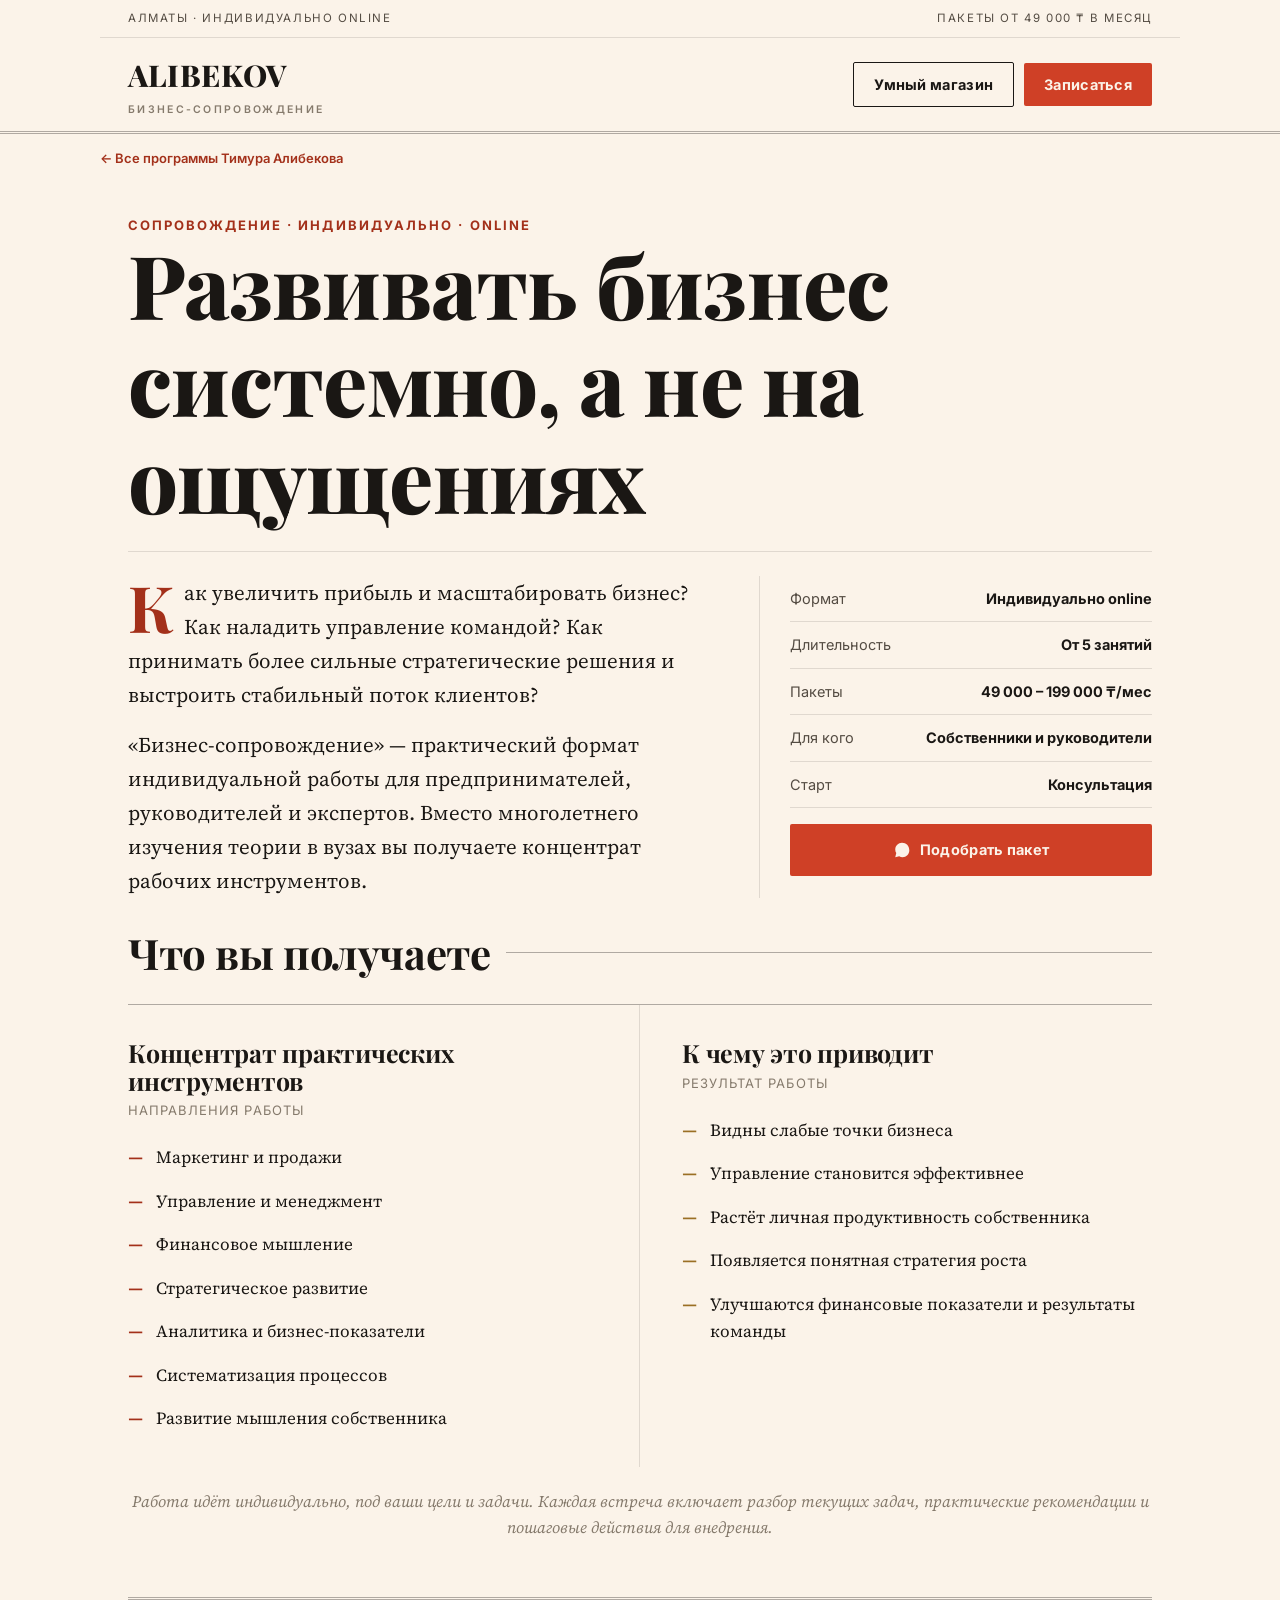
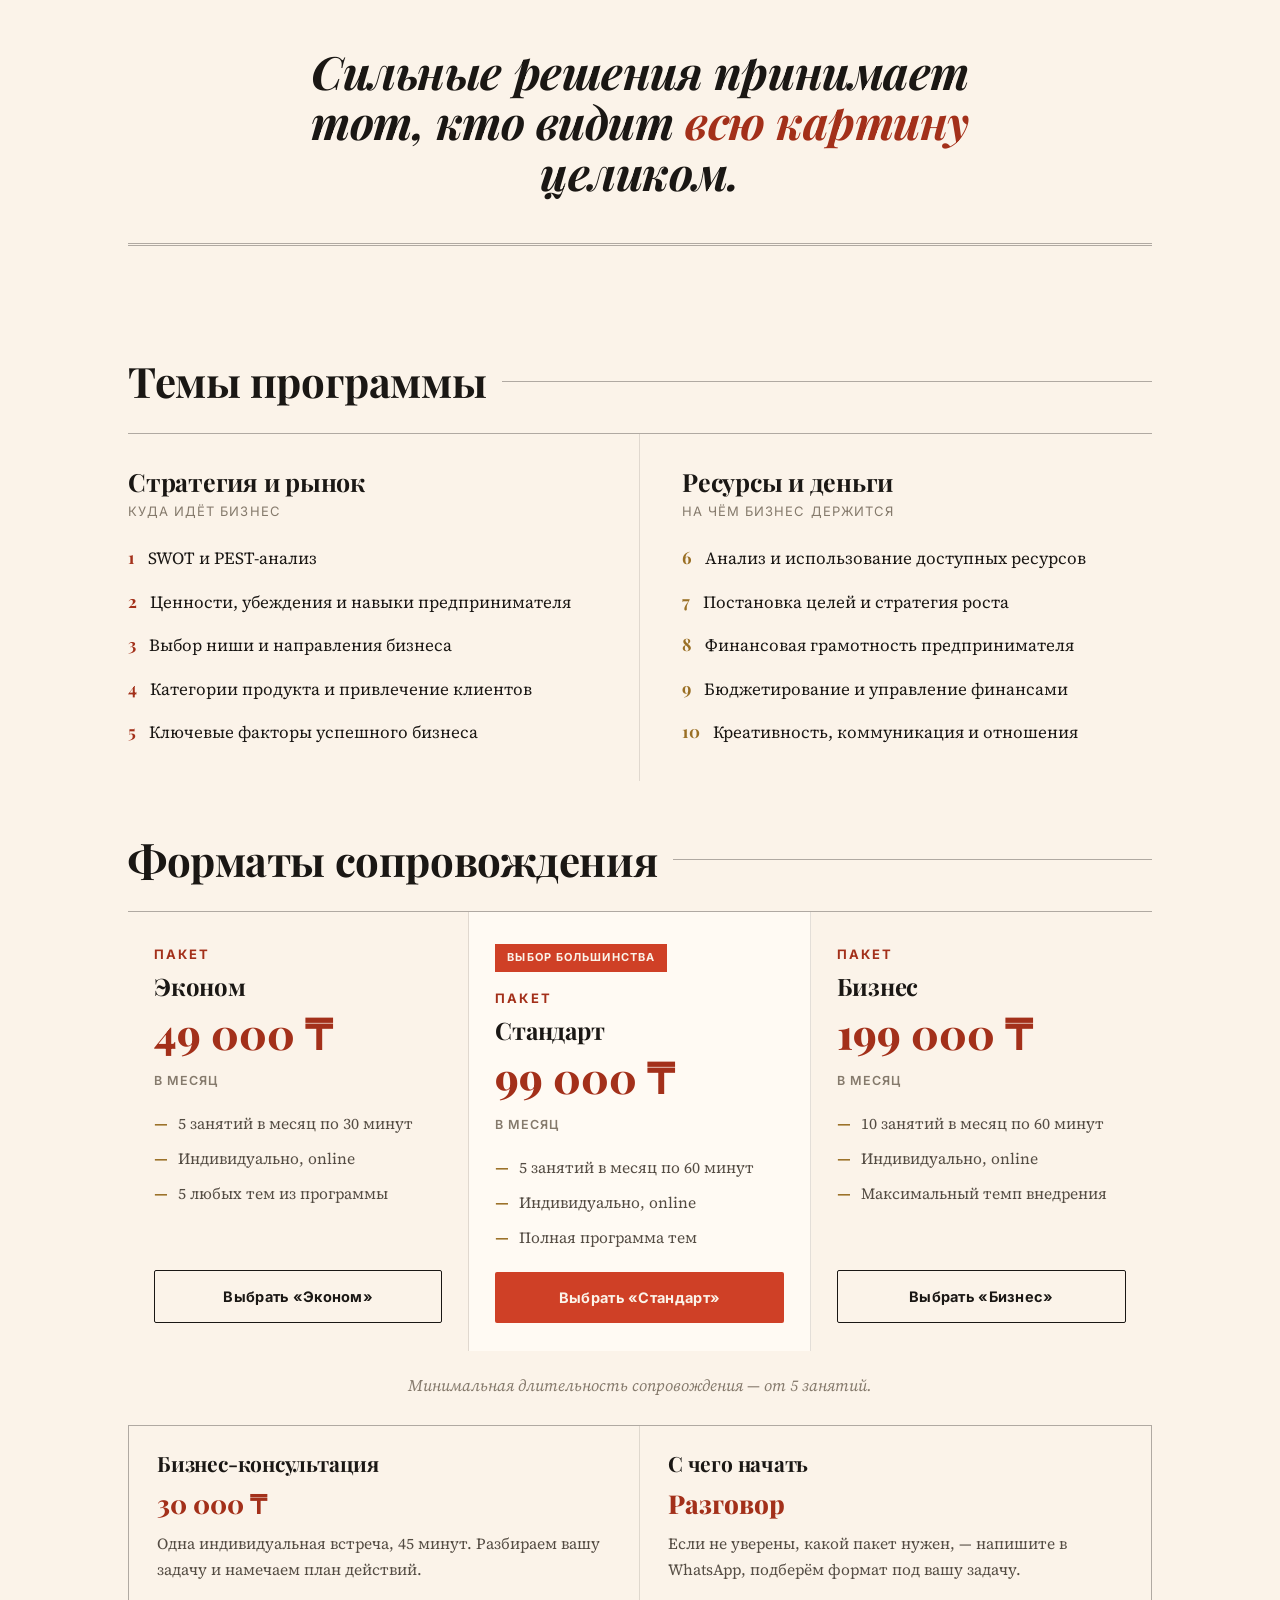
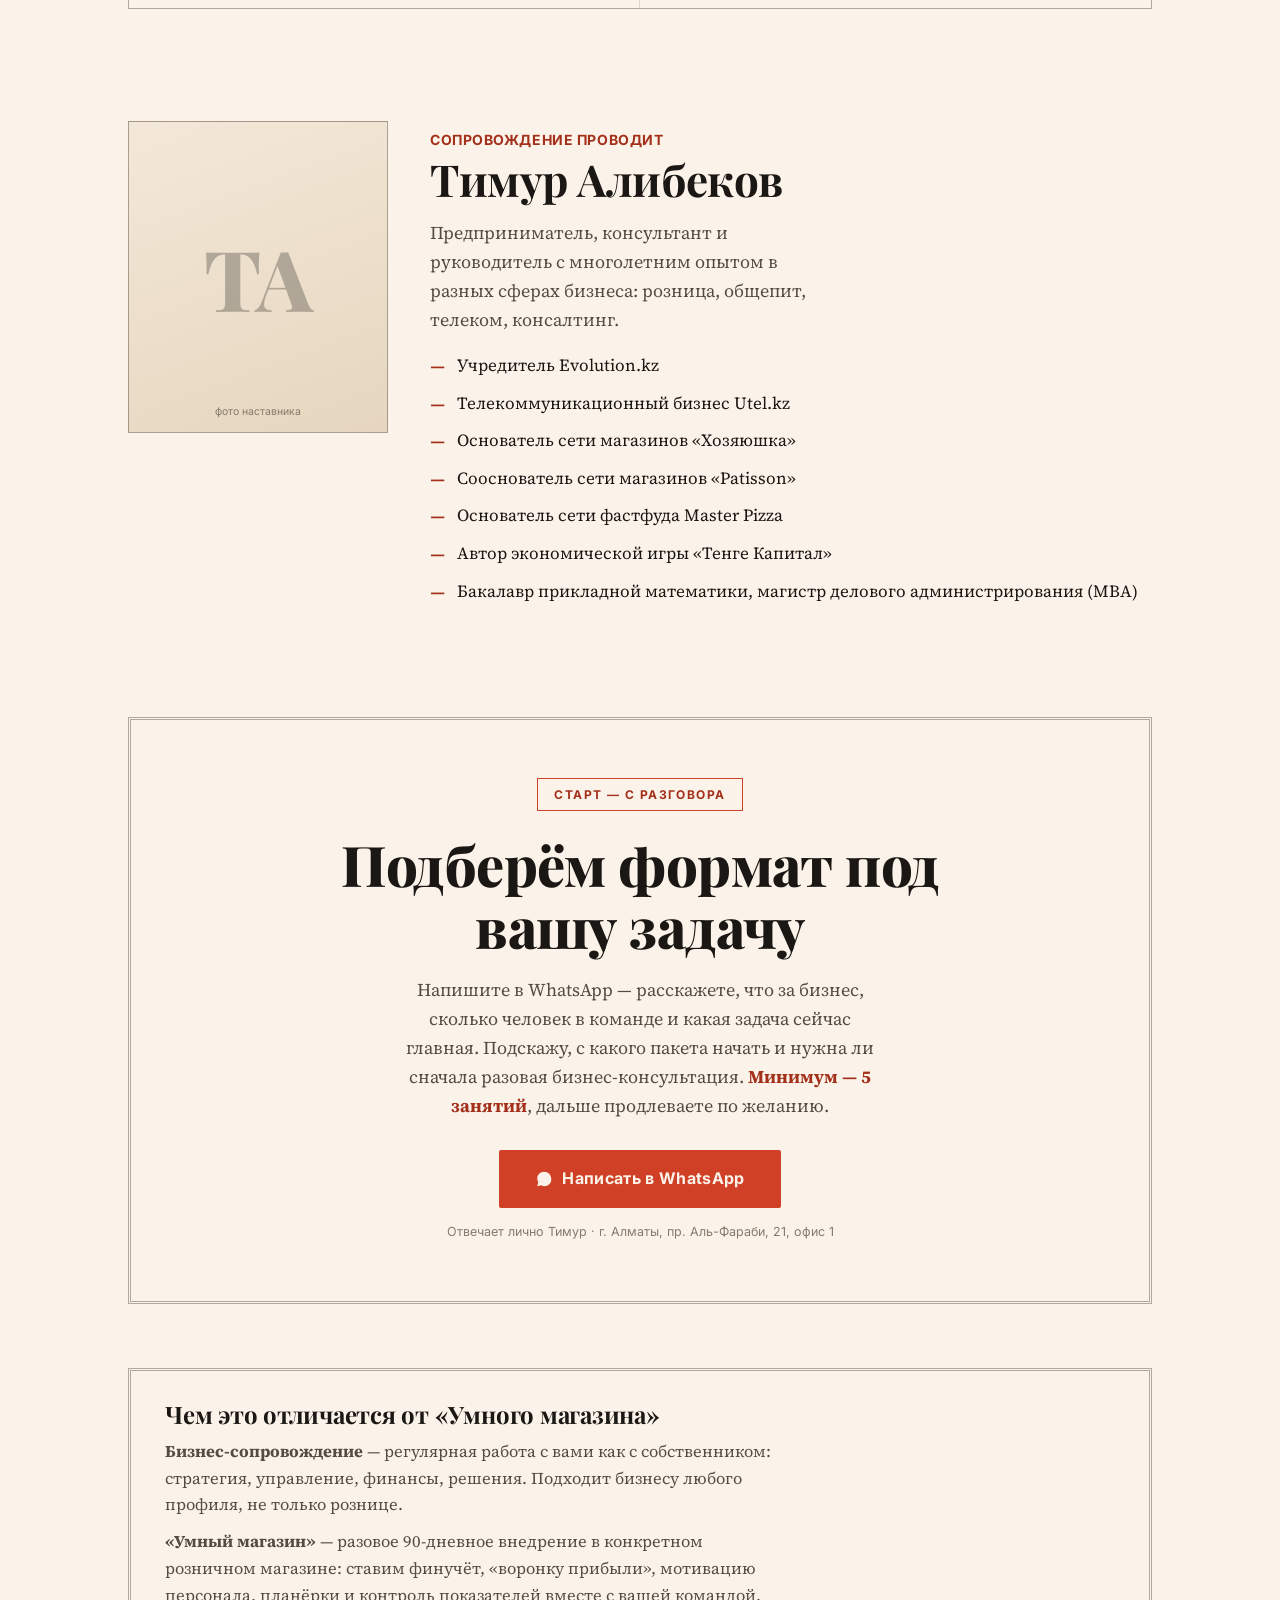
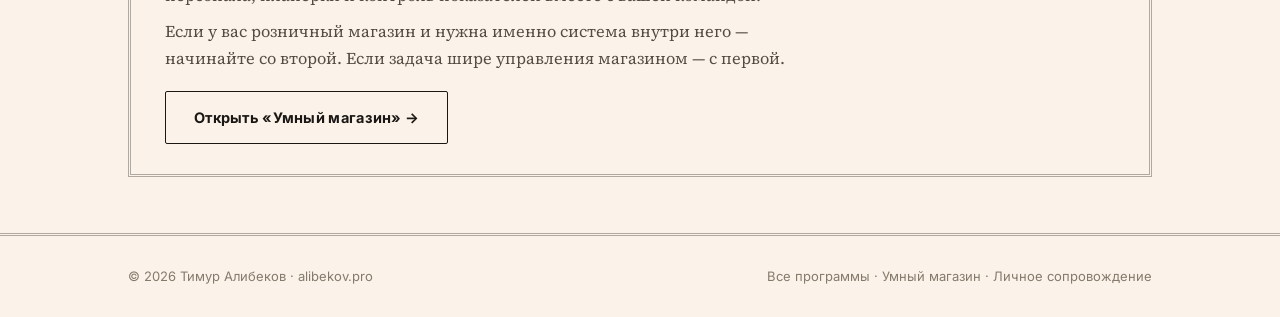
==== biznes-soprovozhdenie/index.html @ 96016948 "feat(hub): два раздела «Для себя» и «Для бизнеса», добавлены программы сопровождения Офферы «Личное " ====
<!DOCTYPE html>
<html lang="ru">
<head>
<meta charset="UTF-8" />
<meta name="viewport" content="width=device-width, initial-scale=1.0" />
<title>Бизнес-сопровождение — индивидуальная работа с собственником | Тимур Алибеков</title>
<meta name="description" content="Программа «Бизнес-сопровождение» — индивидуальная работа с предпринимателем: маркетинг и продажи, управление командой, финансы, стратегия и систематизация процессов. Пакеты от 49 000 ₸/мес, занятия online." />
<meta name="theme-color" content="#fbf3e9" />

<!-- Google tag (gtag.js) -->
<script async src="https://www.googletagmanager.com/gtag/js?id=AW-18318471443"></script>
<script>
  window.dataLayer = window.dataLayer || [];
  function gtag(){dataLayer.push(arguments);}
  gtag('js', new Date());
  gtag('config', 'AW-18318471443');
</script>

<meta property="og:type" content="website" />
<meta property="og:title" content="Бизнес-сопровождение — индивидуальная работа с собственником" />
<meta property="og:description" content="Маркетинг и продажи, управление, финансы и стратегия. Разбор ваших задач и пошаговое внедрение. Пакеты от 49 000 ₸/мес." />
<meta property="og:locale" content="ru_RU" />
<meta property="og:url" content="https://alibekov.pro/biznes-soprovozhdenie/" />
<meta property="og:image" content="https://alibekov.pro/og.png" />
<meta name="twitter:card" content="summary_large_image" />
<link rel="canonical" href="https://alibekov.pro/biznes-soprovozhdenie/" />

<link rel="icon" type="image/svg+xml" href="/favicon.svg" />
<link rel="apple-touch-icon" href="/favicon.svg" />

<link rel="preconnect" href="https://fonts.googleapis.com" />
<link rel="preconnect" href="https://fonts.gstatic.com" crossorigin />
<link href="https://fonts.googleapis.com/css2?family=Playfair+Display:ital,wght@0,600;0,700;0,800;1,600;1,700&family=Source+Serif+4:ital,opsz,wght@0,8..60,400;0,8..60,600;1,8..60,400&family=Inter:wght@500;600;700&display=swap" rel="stylesheet" />

<script type="application/ld+json">
{
  "@context":"https://schema.org",
  "@type":"Service",
  "name":"Бизнес-сопровождение — индивидуальная работа с предпринимателем",
  "serviceType":"Бизнес-наставничество и консалтинг",
  "description":"Индивидуальное сопровождение предпринимателей и руководителей: маркетинг и продажи, управление и менеджмент, финансовое мышление, стратегическое развитие, аналитика и систематизация процессов.",
  "provider":{"@type":"Person","name":"Тимур Алибеков","url":"https://alibekov.pro/"},
  "areaServed":{"@type":"Country","name":"Казахстан"},
  "audience":{"@type":"BusinessAudience","name":"Предприниматели, руководители и эксперты"},
  "url":"https://alibekov.pro/biznes-soprovozhdenie/",
  "offers":[
    {"@type":"Offer","name":"Пакет «Эконом»","price":"49000","priceCurrency":"KZT"},
    {"@type":"Offer","name":"Пакет «Стандарт»","price":"99000","priceCurrency":"KZT"},
    {"@type":"Offer","name":"Пакет «Бизнес»","price":"199000","priceCurrency":"KZT"}
  ]
}
</script>

<link rel="stylesheet" href="/assets/site.css" />
</head>
<body>
<a class="skip" href="#zayavka">Перейти к записи на сопровождение</a>

<!-- MASTHEAD -->
<header class="masthead" role="banner">
  <div class="wrap mast-top"><span>Алматы · Индивидуально online</span><span>Пакеты от 49 000 ₸ в месяц</span></div>
  <div class="wrap mast-main">
    <a class="name" href="/" aria-label="Тимур Алибеков — на главную">ALIBEKOV<small>бизнес-сопровождение</small></a>
    <div class="mast-actions">
      <a class="btn line app-enter" href="/umny-magazin/">Умный магазин</a>
      <a class="btn sal cta-wa" data-wa-text="biznes" href="#zayavka">Записаться</a>
    </div>
  </div>
</header>

<main id="top">

<p class="wrap crumb"><a href="/">← Все программы Тимура Алибекова</a></p>

<!-- HERO -->
<section class="hero" aria-labelledby="hero-title">
  <div class="wrap">
    <p class="kick reveal">Сопровождение · индивидуально · online</p>
    <h1 id="hero-title">Развивать бизнес системно, а не на ощущениях</h1>
    <div class="hero-grid">
      <div class="hero-lead reveal">
        <div class="drop"><p>Как увеличить прибыль и масштабировать бизнес? Как наладить управление командой? Как принимать более сильные стратегические решения и выстроить стабильный поток клиентов?</p></div>
        <p style="margin-top:16px">«Бизнес-сопровождение» — практический формат индивидуальной работы для предпринимателей, руководителей и экспертов. Вместо многолетнего изучения теории в вузах вы получаете концентрат рабочих инструментов.</p>
      </div>
      <div class="hero-side reveal">
        <ul class="facts">
          <li><span>Формат</span><b>Индивидуально online</b></li>
          <li><span>Длительность</span><b>От 5 занятий</b></li>
          <li><span>Пакеты</span><b>49 000 – 199 000 ₸/мес</b></li>
          <li><span>Для кого</span><b>Собственники и руководители</b></li>
          <li><span>Старт</span><b>Консультация</b></li>
        </ul>
        <a class="btn sal cta-wa" data-wa-text="biznes" href="#zayavka">
          <svg class="wa" viewBox="0 0 32 32" fill="currentColor" aria-hidden="true"><path d="M16 3C9.4 3 4 8.3 4 14.9c0 2.3.6 4.5 1.8 6.4L4 29l7-1.8c1.8 1 3.9 1.5 6 1.5 6.6 0 12-5.3 12-11.9C29 8.3 23.6 3 16 3zm5.7 14.1c-.3-.2-1.8-.9-2.1-1-.3-.1-.5-.2-.7.2-.2.3-.8 1-1 1.2-.2.2-.4.2-.7.1-1.8-.9-3-1.6-4.2-3.6-.3-.5.3-.5.9-1.6.1-.2 0-.4 0-.5-.1-.2-.7-1.6-.9-2.2-.2-.6-.5-.5-.7-.5h-.6c-.2 0-.5.1-.8.4-.3.3-1 1-1 2.5s1.1 2.9 1.2 3.1c.2.2 2.1 3.3 5.2 4.6 1.9.8 2.7.9 3.6.8.6-.1 1.8-.7 2-1.4.3-.7.3-1.3.2-1.4z"/></svg>
          Подобрать пакет
        </a>
      </div>
    </div>
  </div>
</section>

<!-- ЧТО ПОЛУЧАЕТЕ -->
<section style="padding-top:14px" aria-labelledby="what-title">
  <div class="wrap">
    <div class="sec-rule reveal"><h2 id="what-title">Что вы получаете</h2><span class="ln" aria-hidden="true"></span></div>
    <div class="cols">
      <div class="col reveal">
        <h3>Концентрат практических инструментов</h3>
        <p class="cs">Направления работы</p>
        <ul class="ll">
          <li><span class="t" aria-hidden="true">—</span>Маркетинг и продажи</li>
          <li><span class="t" aria-hidden="true">—</span>Управление и менеджмент</li>
          <li><span class="t" aria-hidden="true">—</span>Финансовое мышление</li>
          <li><span class="t" aria-hidden="true">—</span>Стратегическое развитие</li>
          <li><span class="t" aria-hidden="true">—</span>Аналитика и бизнес-показатели</li>
          <li><span class="t" aria-hidden="true">—</span>Систематизация процессов</li>
          <li><span class="t" aria-hidden="true">—</span>Развитие мышления собственника</li>
        </ul>
      </div>
      <div class="col get reveal">
        <h3>К чему это приводит</h3>
        <p class="cs">Результат работы</p>
        <ul class="ll">
          <li><span class="t" aria-hidden="true">—</span>Видны слабые точки бизнеса</li>
          <li><span class="t" aria-hidden="true">—</span>Управление становится эффективнее</li>
          <li><span class="t" aria-hidden="true">—</span>Растёт личная продуктивность собственника</li>
          <li><span class="t" aria-hidden="true">—</span>Появляется понятная стратегия роста</li>
          <li><span class="t" aria-hidden="true">—</span>Улучшаются финансовые показатели и результаты команды</li>
        </ul>
      </div>
    </div>
    <p class="prep-note reveal">Работа идёт индивидуально, под ваши цели и задачи. Каждая встреча включает разбор текущих задач, практические рекомендации и пошаговые действия для внедрения.</p>
  </div>
</section>

<!-- BAND -->
<section style="padding-top:0">
  <div class="wrap">
    <div class="band reveal">
      <h2>Сильные решения принимает тот, кто видит <em>всю картину</em> целиком.</h2>
    </div>
  </div>
</section>

<!-- ТЕМЫ -->
<section aria-labelledby="topics-title">
  <div class="wrap">
    <div class="sec-rule reveal"><h2 id="topics-title">Темы программы</h2><span class="ln" aria-hidden="true"></span></div>
    <div class="cols">
      <div class="col reveal">
        <h3>Стратегия и рынок</h3>
        <p class="cs">Куда идёт бизнес</p>
        <ul class="ll">
          <li><span class="t" aria-hidden="true">1</span>SWOT и PEST-анализ</li>
          <li><span class="t" aria-hidden="true">2</span>Ценности, убеждения и навыки предпринимателя</li>
          <li><span class="t" aria-hidden="true">3</span>Выбор ниши и направления бизнеса</li>
          <li><span class="t" aria-hidden="true">4</span>Категории продукта и привлечение клиентов</li>
          <li><span class="t" aria-hidden="true">5</span>Ключевые факторы успешного бизнеса</li>
        </ul>
      </div>
      <div class="col get reveal">
        <h3>Ресурсы и деньги</h3>
        <p class="cs">На чём бизнес держится</p>
        <ul class="ll">
          <li><span class="t" aria-hidden="true">6</span>Анализ и использование доступных ресурсов</li>
          <li><span class="t" aria-hidden="true">7</span>Постановка целей и стратегия роста</li>
          <li><span class="t" aria-hidden="true">8</span>Финансовая грамотность предпринимателя</li>
          <li><span class="t" aria-hidden="true">9</span>Бюджетирование и управление финансами</li>
          <li><span class="t" aria-hidden="true">10</span>Креативность, коммуникация и отношения</li>
        </ul>
      </div>
    </div>
  </div>
</section>

<!-- ПАКЕТЫ -->
<section style="padding-top:0" aria-labelledby="pack-title">
  <div class="wrap">
    <div class="sec-rule reveal"><h2 id="pack-title">Форматы сопровождения</h2><span class="ln" aria-hidden="true"></span></div>
    <div class="tariffs three reveal">

      <div class="tariff">
        <p class="kick">Пакет</p>
        <h3>Эконом</h3>
        <p class="p">49 000 ₸<span>в месяц</span></p>
        <ul class="inc">
          <li><span class="t" aria-hidden="true">—</span>5 занятий в месяц по 30 минут</li>
          <li><span class="t" aria-hidden="true">—</span>Индивидуально, online</li>
          <li><span class="t" aria-hidden="true">—</span>5 любых тем из программы</li>
        </ul>
        <a class="btn line cta-wa" data-wa-text="biznes" href="#zayavka">Выбрать «Эконом»</a>
      </div>

      <div class="tariff reco">
        <span class="badge">Выбор большинства</span>
        <p class="kick">Пакет</p>
        <h3>Стандарт</h3>
        <p class="p">99 000 ₸<span>в месяц</span></p>
        <ul class="inc">
          <li><span class="t" aria-hidden="true">—</span>5 занятий в месяц по 60 минут</li>
          <li><span class="t" aria-hidden="true">—</span>Индивидуально, online</li>
          <li><span class="t" aria-hidden="true">—</span>Полная программа тем</li>
        </ul>
        <a class="btn sal cta-wa" data-wa-text="biznes" href="#zayavka">Выбрать «Стандарт»</a>
      </div>

      <div class="tariff">
        <p class="kick">Пакет</p>
        <h3>Бизнес</h3>
        <p class="p">199 000 ₸<span>в месяц</span></p>
        <ul class="inc">
          <li><span class="t" aria-hidden="true">—</span>10 занятий в месяц по 60 минут</li>
          <li><span class="t" aria-hidden="true">—</span>Индивидуально, online</li>
          <li><span class="t" aria-hidden="true">—</span>Максимальный темп внедрения</li>
        </ul>
        <a class="btn line cta-wa" data-wa-text="biznes" href="#zayavka">Выбрать «Бизнес»</a>
      </div>

    </div>
    <p class="prep-note reveal">Минимальная длительность сопровождения — от 5 занятий.</p>

    <div class="extras reveal">
      <div class="ex">
        <h3>Бизнес-консультация</h3>
        <p class="pr">30 000 ₸</p>
        <p>Одна индивидуальная встреча, 45 минут. Разбираем вашу задачу и намечаем план действий.</p>
      </div>
      <div class="ex">
        <h3>С чего начать</h3>
        <p class="pr">Разговор</p>
        <p>Если не уверены, какой пакет нужен, — напишите в WhatsApp, подберём формат под вашу задачу.</p>
      </div>
    </div>
  </div>
</section>

<!-- ВЕДУЩИЙ -->
<section aria-labelledby="host-title">
  <div class="wrap"><div class="host">
    <div class="photo reveal" role="img" aria-label="Портрет Тимура Алибекова (будет добавлен)">
      <span class="mono" aria-hidden="true">ТА</span><small aria-hidden="true">фото наставника</small>
    </div>
    <div class="reveal">
      <p class="role">Сопровождение проводит</p>
      <h2 id="host-title">Тимур Алибеков</h2>
      <p class="bio-lead">Предприниматель, консультант и руководитель с многолетним опытом в разных сферах бизнеса: розница, общепит, телеком, консалтинг.</p>
      <ul class="bio">
        <li><b aria-hidden="true">—</b>Учредитель Evolution.kz</li>
        <li><b aria-hidden="true">—</b>Телекоммуникационный бизнес Utel.kz</li>
        <li><b aria-hidden="true">—</b>Основатель сети магазинов «Хозяюшка»</li>
        <li><b aria-hidden="true">—</b>Сооснователь сети магазинов «Patisson»</li>
        <li><b aria-hidden="true">—</b>Основатель сети фастфуда Master Pizza</li>
        <li><b aria-hidden="true">—</b>Автор экономической игры «Тенге Капитал»</li>
        <li><b aria-hidden="true">—</b>Бакалавр прикладной математики, магистр делового администрирования (MBA)</li>
      </ul>
    </div>
  </div></div>
</section>

<!-- ЗАЯВКА -->
<section id="zayavka" aria-labelledby="final-title">
  <div class="wrap">
    <div class="final reveal">
      <p class="scarce">Старт — с разговора</p>
      <h2 id="final-title">Подберём формат под вашу задачу</h2>
      <p>Напишите в WhatsApp — расскажете, что за бизнес, сколько человек в команде и какая задача сейчас главная. Подскажу, с какого пакета начать и нужна ли сначала разовая бизнес-консультация. <b>Минимум — 5 занятий</b>, дальше продлеваете по желанию.</p>
      <a class="btn sal cta-wa" data-wa-text="biznes" href="#" style="font-size:16px;padding:16px 36px">
        <svg class="wa" viewBox="0 0 32 32" fill="currentColor" aria-hidden="true"><path d="M16 3C9.4 3 4 8.3 4 14.9c0 2.3.6 4.5 1.8 6.4L4 29l7-1.8c1.8 1 3.9 1.5 6 1.5 6.6 0 12-5.3 12-11.9C29 8.3 23.6 3 16 3zm5.7 14.1c-.3-.2-1.8-.9-2.1-1-.3-.1-.5-.2-.7.2-.2.3-.8 1-1 1.2-.2.2-.4.2-.7.1-1.8-.9-3-1.6-4.2-3.6-.3-.5.3-.5.9-1.6.1-.2 0-.4 0-.5-.1-.2-.7-1.6-.9-2.2-.2-.6-.5-.5-.7-.5h-.6c-.2 0-.5.1-.8.4-.3.3-1 1-1 2.5s1.1 2.9 1.2 3.1c.2.2 2.1 3.3 5.2 4.6 1.9.8 2.7.9 3.6.8.6-.1 1.8-.7 2-1.4.3-.7.3-1.3.2-1.4z"/></svg>
        Написать в WhatsApp
      </a>
      <span class="sub">Отвечает лично Тимур · г. Алматы, пр. Аль-Фараби, 21, офис 1</span>
    </div>
  </div>
</section>

<!-- РАЗВОДКА С «УМНЫМ МАГАЗИНОМ» -->
<section style="padding-top:0" aria-labelledby="other-title">
  <div class="wrap">
    <div class="compare reveal">
      <h2 id="other-title">Чем это отличается от «Умного магазина»</h2>
      <p><b>Бизнес-сопровождение</b> — регулярная работа с вами как с собственником: стратегия, управление, финансы, решения. Подходит бизнесу любого профиля, не только рознице.</p>
      <p><b>«Умный магазин»</b> — разовое 90-дневное внедрение в конкретном розничном магазине: ставим финучёт, «воронку прибыли», мотивацию персонала, планёрки и контроль показателей вместе с вашей командой.</p>
      <p>Если у вас розничный магазин и нужна именно система внутри него — начинайте со второй. Если задача шире управления магазином — с первой.</p>
      <a class="btn line" href="/umny-magazin/">Открыть «Умный магазин» →</a>
    </div>
  </div>
</section>

</main>

<footer role="contentinfo"><div class="wrap foot">
  <span>© 2026 Тимур Алибеков · <a href="/">alibekov.pro</a></span>
  <span><a href="/">Все программы</a> · <a href="/umny-magazin/">Умный магазин</a> · <a href="/lichnoe-soprovozhdenie/">Личное сопровождение</a></span>
</div></footer>

<!-- STICKY MOBILE CTA -->
<div class="sticky">
  <a class="btn sal cta-wa" data-wa-text="biznes" href="#zayavka">
    <svg class="wa" viewBox="0 0 32 32" fill="currentColor" aria-hidden="true"><path d="M16 3C9.4 3 4 8.3 4 14.9c0 2.3.6 4.5 1.8 6.4L4 29l7-1.8c1.8 1 3.9 1.5 6 1.5 6.6 0 12-5.3 12-11.9C29 8.3 23.6 3 16 3zm5.7 14.1c-.3-.2-1.8-.9-2.1-1-.3-.1-.5-.2-.7.2-.2.3-.8 1-1 1.2-.2.2-.4.2-.7.1-1.8-.9-3-1.6-4.2-3.6-.3-.5.3-.5.9-1.6.1-.2 0-.4 0-.5-.1-.2-.7-1.6-.9-2.2-.2-.6-.5-.5-.7-.5h-.6c-.2 0-.5.1-.8.4-.3.3-1 1-1 2.5s1.1 2.9 1.2 3.1c.2.2 2.1 3.3 5.2 4.6 1.9.8 2.7.9 3.6.8.6-.1 1.8-.7 2-1.4.3-.7.3-1.3.2-1.4z"/></svg>
    Подобрать пакет
  </a>
</div>

<script src="/assets/site.js"></script>
</body>
</html>
---- assets/site.css ----
/* alibekov.pro — общие стили хаба и посадочных.
   Стиль «деловая газета»: кремовая бумага, Playfair Display на заголовках,
   Source Serif 4 в тексте, Inter на интерфейсных элементах. Всё под скринридер:
   видимый фокус, skip-ссылки, никаких смыслов, переданных только цветом. */

:root{
  --paper:#fbf3e9; --paper-2:#f3e8d8; --card:#fffaf3;
  --ink:#1a1714; --muted:#544c43; --muted-2:#857a6c;
  --salmon:#cf4026; --salmon-d:#a3301a; --ochre:#9a6f24;
  --line:#1a17141f; --line-strong:#1a171455; --maxw:1080px;
}
*{box-sizing:border-box;margin:0;padding:0}
html{scroll-behavior:smooth}
body{font-family:'Source Serif 4',Georgia,serif;background:var(--paper);color:var(--ink);line-height:1.62;-webkit-font-smoothing:antialiased;overflow-x:hidden}
h1,h2,h3{font-family:'Playfair Display',Georgia,serif;font-weight:700;line-height:1.1;letter-spacing:-.01em}
a{color:inherit;text-decoration:none}
img{max-width:100%;display:block}
.wrap{max-width:var(--maxw);margin:0 auto;padding:0 28px}

/* focus & sr */
:focus-visible{outline:3px solid var(--salmon);outline-offset:3px}
.sr-only{position:absolute;width:1px;height:1px;padding:0;margin:-1px;overflow:hidden;clip:rect(0,0,0,0);white-space:nowrap;border:0}
.skip{position:absolute;left:-999px;top:0;z-index:200;background:var(--ink);color:var(--paper);padding:12px 18px;font-family:'Inter',sans-serif;font-weight:700}
.skip:focus{left:8px;top:8px}

.kick{font-family:'Inter',sans-serif;font-size:13px;font-weight:700;letter-spacing:.16em;text-transform:uppercase;color:var(--salmon-d)}

.masthead{border-bottom:3px double var(--line-strong);background:var(--paper);position:sticky;top:0;z-index:40}
.mast-top{display:flex;justify-content:space-between;align-items:center;font-family:'Inter',sans-serif;font-size:11.5px;letter-spacing:.14em;text-transform:uppercase;color:var(--muted);padding:9px 28px;border-bottom:1px solid var(--line)}
/* боковые 28px повторяют .wrap: сокращённая запись padding:13px 0 обнуляла их,
   из-за чего шапка липла к краям экрана на мобильном и стояла левее контента на десктопе */
.mast-main{display:flex;justify-content:space-between;align-items:center;padding:13px 28px}
.mast-main .name{font-family:'Playfair Display';font-size:clamp(22px,3vw,30px);font-weight:800;letter-spacing:.02em}
.mast-main .name small{display:block;font-family:'Inter';font-size:10.5px;font-weight:600;letter-spacing:.22em;color:var(--muted-2);text-transform:uppercase;margin-top:2px}

.btn{display:inline-flex;align-items:center;justify-content:center;gap:9px;font-family:'Inter',sans-serif;font-weight:700;font-size:14.5px;border-radius:2px;border:0;cursor:pointer;padding:14px 28px;background:var(--ink);color:var(--paper);transition:background .2s,transform .15s;letter-spacing:.02em}
.btn:hover{background:var(--salmon-d);transform:translateY(-1px)}
.btn.sal{background:var(--salmon)}
.btn.sal:hover{background:var(--salmon-d)}
.btn.line{background:transparent;color:var(--ink);border:1.5px solid var(--ink)}
.btn.line:hover{background:var(--ink);color:var(--paper)}
.btn .wa{width:18px;height:18px;flex:0 0 auto}
.mast-main .btn{padding:10px 20px}
.mast-actions{display:flex;align-items:center;gap:10px}
@media(max-width:560px){.mast-main .btn{padding:9px 14px;font-size:13px}.mast-top{display:none}}
@media(max-width:620px){.app-enter{display:none}}
/* на узком экране длинная кнопка в шапке выдавливала логотип за поля .wrap —
   даём имени сжиматься и убираем служебный подзаголовок, он дублируется контентом */
@media(max-width:560px){
  .mast-main{gap:12px}
  .mast-main .name{font-size:21px;min-width:0}
  .mast-main .name small{display:none}
  .mast-actions{flex:0 0 auto}
}

.hero{padding:46px 0 18px}
.hero h1{font-size:clamp(38px,7.4vw,88px);max-width:15ch;font-weight:800}
.hero-grid{display:grid;grid-template-columns:1.5fr 1fr;gap:42px;margin-top:24px;padding-top:24px;border-top:1px solid var(--line)}
@media(max-width:760px){.hero-grid{grid-template-columns:1fr;gap:26px}}
.hero-lead{font-size:21px}
.hero-lead .drop::first-letter{font-family:'Playfair Display';font-size:64px;float:left;line-height:.78;padding:6px 10px 0 0;color:var(--salmon-d);font-weight:700}
.hero-side{border-left:1px solid var(--line);padding-left:30px}
@media(max-width:760px){.hero-side{border-left:0;padding-left:0;border-top:1px solid var(--line);padding-top:22px}}
.facts{font-family:'Inter';list-style:none;display:flex;flex-direction:column}
.facts li{display:flex;justify-content:space-between;gap:14px;padding:11px 0;border-bottom:1px solid var(--line);font-size:14.5px}
.facts li b{font-weight:700}
.facts li span{color:var(--muted)}
.cd{display:flex;margin-top:18px;border:1px solid var(--line-strong)}
.cd .c{flex:1;text-align:center;padding:12px 4px;border-right:1px solid var(--line)}
.cd .c:last-child{border-right:0}
.cd .n{font-family:'Playfair Display';font-size:28px;font-weight:800;color:var(--salmon-d);line-height:1}
.cd .l{font-family:'Inter';font-size:9.5px;letter-spacing:.1em;text-transform:uppercase;color:var(--muted-2);margin-top:4px}
.hero-side .btn{width:100%;margin-top:16px}

section{padding:56px 0}
.sec-rule{display:flex;align-items:center;gap:16px;margin-bottom:28px}
.sec-rule h2{font-size:clamp(26px,4.4vw,42px)}
.sec-rule .ln{flex:1;height:1px;background:var(--line-strong)}

.pains{columns:2;column-gap:42px}
@media(max-width:680px){.pains{columns:1}}
.pain{break-inside:avoid;padding:18px 0;border-bottom:1px solid var(--line);display:flex;gap:16px}
.pain .n{font-family:'Playfair Display';font-size:26px;font-weight:800;color:var(--ochre);line-height:1;flex:0 0 auto}
.pain p{font-size:18px}

.band{border-top:3px double var(--line-strong);border-bottom:3px double var(--line-strong);padding:46px 20px;text-align:center}
.band h2{font-size:clamp(26px,4.6vw,46px);max-width:24ch;margin:0 auto;font-style:italic;font-weight:700}
.band h2 em{color:var(--salmon-d);font-style:italic}

.cols{display:grid;grid-template-columns:1fr 1fr;border-top:1px solid var(--line-strong)}
@media(max-width:760px){.cols{grid-template-columns:1fr}}
.col{padding:34px 0}
.col:first-child{padding-right:42px;border-right:1px solid var(--line)}
.col:last-child{padding-left:42px}
@media(max-width:760px){.col:first-child{padding-right:0;border-right:0;border-bottom:1px solid var(--line)}.col:last-child{padding-left:0}}
.col h3{font-size:25px}
.col .cs{font-family:'Inter';font-size:13px;color:var(--muted-2);text-transform:uppercase;letter-spacing:.08em;margin:6px 0 22px}
.ll{list-style:none;display:flex;flex-direction:column;gap:15px}
.ll li{display:flex;gap:13px;font-size:17px;align-items:baseline}
.ll .t{flex:0 0 auto;font-family:'Playfair Display';color:var(--salmon-d);font-weight:700}
.col.get .ll .t{color:var(--ochre)}

.proof{text-align:center}
.proof blockquote{font-family:'Playfair Display';font-style:italic;font-size:clamp(24px,4vw,40px);font-weight:600;max-width:26ch;margin:0 auto 14px}
.proof .by{font-family:'Inter';font-size:13px;letter-spacing:.12em;text-transform:uppercase;color:var(--muted-2);margin-bottom:30px}
.logos{display:flex;justify-content:center;flex-wrap:wrap;border-top:1px solid var(--line);border-bottom:1px solid var(--line)}
.logos li{list-style:none;padding:18px 28px;font-family:'Playfair Display';font-weight:700;font-size:19px;border-right:1px solid var(--line)}
.logos li:last-child{border-right:0}

.host{display:grid;grid-template-columns:260px 1fr;gap:42px;align-items:start}
@media(max-width:760px){.host{grid-template-columns:1fr}}
.host .photo{aspect-ratio:3/3.6;background:linear-gradient(160deg,var(--paper-2),#e6d6bf);border:1px solid var(--line-strong);display:grid;place-items:center;position:relative}
.host .photo .mono{font-family:'Playfair Display';font-size:84px;color:var(--ink);opacity:.28;font-weight:800}
.host .photo small{position:absolute;bottom:12px;left:0;right:0;text-align:center;font-family:'Inter';font-size:10.5px;color:var(--muted-2)}
.host h2{font-size:clamp(28px,4.4vw,44px)}
.host .role{font-family:'Inter';color:var(--salmon-d);font-weight:700;font-size:14px;letter-spacing:.04em;text-transform:uppercase;margin:8px 0 4px}
.host .bio-lead{font-size:18px;color:var(--muted);margin:14px 0 18px;max-width:46ch}
.bio{list-style:none;display:flex;flex-direction:column;gap:10px}
.bio li{display:flex;gap:12px;font-size:17px}
.bio li b{color:var(--salmon-d);flex:0 0 auto;font-family:'Playfair Display'}

.prep{display:grid;grid-template-columns:repeat(3,1fr);border-top:1px solid var(--line);border-bottom:1px solid var(--line)}
@media(max-width:680px){.prep{grid-template-columns:1fr}}
.prep .p{padding:30px 22px;text-align:center;border-right:1px solid var(--line)}
.prep .p:last-child{border-right:0}
@media(max-width:680px){.prep .p{border-right:0;border-bottom:1px solid var(--line)}.prep .p:last-child{border-bottom:0}}
.prep .ic{font-size:32px}
.prep h3{font-size:22px;margin-top:8px}
.prep p{color:var(--muted);font-size:14px}
.prep-note{text-align:center;color:var(--muted-2);margin-top:22px;font-style:italic}

.tariffs{display:grid;grid-template-columns:1fr 1fr;border-top:1px solid var(--line-strong);margin-bottom:0}
@media(max-width:760px){.tariffs{grid-template-columns:1fr}}
.tariff{padding:36px 40px 32px;position:relative}
.tariff:first-child{border-right:1px solid var(--line)}
@media(max-width:760px){.tariff:first-child{border-right:0;border-bottom:1px solid var(--line)}}
.tariff.reco{background:var(--card)}
.tariff .badge{display:inline-block;background:var(--salmon);color:var(--paper);font-family:'Inter';font-size:11px;font-weight:700;letter-spacing:.1em;text-transform:uppercase;padding:5px 12px;margin-bottom:16px}
.tariff .kick{margin-bottom:8px}
.tariff h3{font-size:24px;max-width:20ch}
.tariff .desc{color:var(--muted);margin:12px 0 22px;font-size:16px;max-width:38ch}
.tariff .p{font-family:'Playfair Display';font-size:clamp(30px,4vw,42px);font-weight:800;color:var(--salmon-d);margin-bottom:2px}
.tariff .p span{display:block;font-family:'Inter';font-size:12.5px;font-weight:600;color:var(--muted-2);text-transform:uppercase;letter-spacing:.08em;margin-top:4px}
.tariff .btn{width:100%;margin-top:20px}

.pay{display:grid;grid-template-columns:200px 1fr;gap:38px;align-items:center;border-bottom:1px solid var(--line-strong);padding:40px 0}
@media(max-width:680px){.pay{grid-template-columns:1fr;text-align:center}}
.pay .qr{width:200px;height:200px;border:1px solid var(--line-strong);padding:8px;background:#fff;margin:0 auto}
.pay .qr img{width:100%;height:100%;object-fit:contain}
.pay ol{font-family:'Inter';font-size:15px;color:var(--muted);margin:16px 0 20px;padding-left:20px;display:flex;flex-direction:column;gap:6px}
@media(max-width:680px){.pay ol{text-align:left;max-width:38ch;margin-left:auto;margin-right:auto}}

.final{text-align:center;border:3px double var(--line-strong);padding:58px 40px}
.final .scarce{font-family:'Inter';display:inline-block;color:var(--salmon-d);border:1px solid var(--salmon);padding:6px 16px;font-size:12px;font-weight:700;letter-spacing:.12em;text-transform:uppercase;margin-bottom:22px}
.final h2{font-size:clamp(30px,5.2vw,56px);max-width:18ch;margin:0 auto 18px;font-weight:800}
.final p{font-size:18px;color:var(--muted);max-width:52ch;margin:0 auto 30px}
.final p b{color:var(--salmon-d)}
.final .sub{font-family:'Inter';display:block;margin-top:14px;font-size:12.5px;color:var(--muted-2)}

footer{border-top:3px double var(--line-strong);padding:30px 0;font-family:'Inter';color:var(--muted-2);font-size:13px}
.foot{display:flex;flex-wrap:wrap;justify-content:space-between;gap:12px}
.foot a:hover{color:var(--salmon-d)}

.sticky{position:fixed;left:0;right:0;bottom:0;z-index:60;padding:11px 16px calc(11px + env(safe-area-inset-bottom));background:rgba(251,243,233,.95);backdrop-filter:blur(8px);border-top:1px solid var(--line-strong);display:none}
.sticky .btn{width:100%}
@media(max-width:560px){.sticky{display:block}body{padding-bottom:80px}}

.reveal{opacity:0;transform:translateY(20px);transition:opacity .7s,transform .7s}
.reveal.in{opacity:1;transform:none}
@media(prefers-reduced-motion:reduce){.reveal{opacity:1;transform:none;transition:none}html{scroll-behavior:auto}}
/* GROUP OF COMPANIES */
.group-lead{text-align:center;color:var(--muted);font-size:17px;max-width:56ch;margin:0 auto 26px}
.group{display:grid;grid-template-columns:repeat(4,1fr);border-top:1px solid var(--line);border-bottom:1px solid var(--line)}
@media(max-width:860px){.group{grid-template-columns:repeat(2,1fr)}}
@media(max-width:460px){.group{grid-template-columns:1fr}}
.group a{display:flex;flex-direction:column;gap:6px;padding:26px 22px;text-decoration:none;color:var(--ink);border-right:1px solid var(--line);transition:background .18s ease}
.group a:last-child{border-right:0}
.group a:hover,.group a:focus-visible{background:var(--card)}
@media(max-width:860px){.group a:nth-child(2n){border-right:0}.group a:nth-child(-n+2){border-bottom:1px solid var(--line)}}
@media(max-width:460px){.group a{border-right:0;border-bottom:1px solid var(--line)}.group a:last-child{border-bottom:0}}
.group .nm{font-family:'Playfair Display';font-weight:700;font-size:21px;line-height:1.2}
.group .ds{font-size:14px;color:var(--muted);line-height:1.45}
.group .url{font-family:'Inter',sans-serif;font-size:12px;font-weight:600;letter-spacing:.06em;color:var(--salmon-d);margin-top:auto;padding-top:8px}

/* ───────── ХАБ: карточки программ ───────── */
.offers{display:grid;grid-template-columns:1fr 1fr;border-top:1px solid var(--line-strong);border-bottom:1px solid var(--line-strong)}
@media(max-width:860px){.offers{grid-template-columns:1fr}}
.offer{padding:38px 40px 34px;border-right:1px solid var(--line);display:flex;flex-direction:column}
.offer:last-child{border-right:0}
@media(max-width:860px){.offer{border-right:0;border-bottom:1px solid var(--line);padding:32px 0 28px}.offer:last-child{border-bottom:0}}
.offer .num{font-family:'Inter',sans-serif;font-size:11.5px;font-weight:700;letter-spacing:.18em;color:var(--muted-2)}
.offer h3{font-size:clamp(25px,3.3vw,33px);margin:12px 0 0;max-width:22ch}
.offer .for{font-family:'Inter',sans-serif;font-size:12px;font-weight:700;letter-spacing:.09em;text-transform:uppercase;color:var(--ochre);margin-top:12px}
.offer .lead{font-size:17px;color:var(--muted);margin:13px 0 20px;max-width:44ch}
.offer ul{list-style:none;display:flex;flex-direction:column;gap:11px;margin-bottom:24px}
.offer ul li{display:flex;gap:12px;font-size:16.5px;align-items:baseline}
.offer ul .t{flex:0 0 auto;font-family:'Playfair Display',Georgia,serif;font-weight:700;color:var(--salmon-d)}
.offer .price{font-family:'Playfair Display',Georgia,serif;font-size:clamp(26px,3.4vw,34px);font-weight:800;color:var(--salmon-d);line-height:1.05}
.offer .price span{display:block;font-family:'Inter',sans-serif;font-size:12px;font-weight:600;letter-spacing:.08em;text-transform:uppercase;color:var(--muted-2);margin-top:6px;line-height:1.4}
.offer .act{margin-top:auto;padding-top:20px}
.offer .act .btn{width:100%}

/* сетка ссылок на 3 колонки (инструменты) — вариант .group */
.group.cols-3{grid-template-columns:repeat(3,1fr)}
@media(max-width:860px){.group.cols-3{grid-template-columns:1fr}.group.cols-3 a{border-right:0;border-bottom:1px solid var(--line)}.group.cols-3 a:last-child{border-bottom:0}}

/* хлебная крошка «на главную» на внутренних страницах */
.crumb{font-family:'Inter',sans-serif;font-size:13px;color:var(--muted-2);padding:14px 0 0}
.crumb a{color:var(--salmon-d);font-weight:600}
.crumb a:hover{text-decoration:underline}

/* ───────── «Умный магазин»: результат клиента ───────── */
.result{display:grid;grid-template-columns:repeat(3,1fr);border-top:1px solid var(--line-strong);border-bottom:1px solid var(--line-strong)}
@media(max-width:760px){.result{grid-template-columns:1fr}}
.result .r{padding:30px 26px;border-right:1px solid var(--line);text-align:center}
.result .r:last-child{border-right:0}
@media(max-width:760px){.result .r{border-right:0;border-bottom:1px solid var(--line)}.result .r:last-child{border-bottom:0}}
.result .was{font-family:'Inter',sans-serif;font-size:12px;letter-spacing:.09em;text-transform:uppercase;color:var(--muted-2)}
.result .now{font-family:'Playfair Display',Georgia,serif;font-size:clamp(28px,4.2vw,40px);font-weight:800;color:var(--salmon-d);line-height:1.05;margin:8px 0 6px}
.result .what{font-size:15px;color:var(--muted)}

/* ───────── «Умный магазин»: этапы 90 дней ───────── */
.stages{list-style:none;border-top:1px solid var(--line-strong)}
.stages li{display:grid;grid-template-columns:120px 1fr;gap:28px;padding:26px 0;border-bottom:1px solid var(--line);align-items:start}
@media(max-width:620px){.stages li{grid-template-columns:1fr;gap:8px}}
.stages .wk{font-family:'Inter',sans-serif;font-size:12px;font-weight:700;letter-spacing:.1em;text-transform:uppercase;color:var(--ochre);padding-top:6px}
.stages h3{font-size:22px}
.stages p{color:var(--muted);font-size:16.5px;margin-top:6px;max-width:58ch}

/* ───────── Три тарифа в ряд (пакеты сопровождения) ───────── */
.tariffs.three{grid-template-columns:repeat(3,1fr)}
.tariffs.three .tariff{padding:32px 26px 28px;border-right:1px solid var(--line)}
.tariffs.three .tariff:last-child{border-right:0}
.tariffs.three .tariff h3{max-width:none}
.tariffs.three .tariff .desc{max-width:none}
@media(max-width:860px){
  .tariffs.three{grid-template-columns:1fr}
  .tariffs.three .tariff{border-right:0;border-bottom:1px solid var(--line);padding:28px 0 24px}
  .tariffs.three .tariff:last-child{border-bottom:0}
}

/* список того, что входит в пакет */
.tariff .inc{list-style:none;display:flex;flex-direction:column;gap:9px;margin:16px 0 4px;font-size:15.5px;color:var(--muted)}
.tariff .inc li{display:flex;gap:10px;align-items:baseline}
.tariff .inc .t{flex:0 0 auto;font-family:'Playfair Display',Georgia,serif;font-weight:700;color:var(--ochre)}

/* допуслуги — две карточки в рамке */
.extras{display:grid;grid-template-columns:1fr 1fr;border:1px solid var(--line-strong);margin-top:26px}
@media(max-width:680px){.extras{grid-template-columns:1fr}}
.extras .ex{padding:26px 28px;border-right:1px solid var(--line)}
.extras .ex:last-child{border-right:0}
@media(max-width:680px){.extras .ex{border-right:0;border-bottom:1px solid var(--line)}.extras .ex:last-child{border-bottom:0}}
.extras h3{font-size:21px}
.extras .pr{font-family:'Playfair Display',Georgia,serif;font-size:26px;font-weight:800;color:var(--salmon-d);margin:8px 0 6px}
.extras p{color:var(--muted);font-size:15.5px}

/* «чем отличается от соседнего оффера» — разводка близких программ */
.compare{border:3px double var(--line-strong);padding:30px 34px;margin-top:8px}
.compare h2{font-size:24px;margin-bottom:12px}
.compare p{color:var(--muted);font-size:16.5px;max-width:70ch}
.compare p + p{margin-top:10px}
.compare .btn{margin-top:18px}

/* кнопки пакетов прижимаются к низу карточки — иначе из-за списков разной
   длины они встают на разной высоте и ряд выглядит неровным */
.tariffs.three .tariff{display:flex;flex-direction:column}
.tariffs.three .tariff .inc{margin-bottom:22px}
.tariffs.three .tariff .btn{margin-top:auto}
/* бейдж — компактный чип, а не полоса во всю ширину флекс-колонки */
.tariffs.three .tariff .badge{align-self:flex-start}
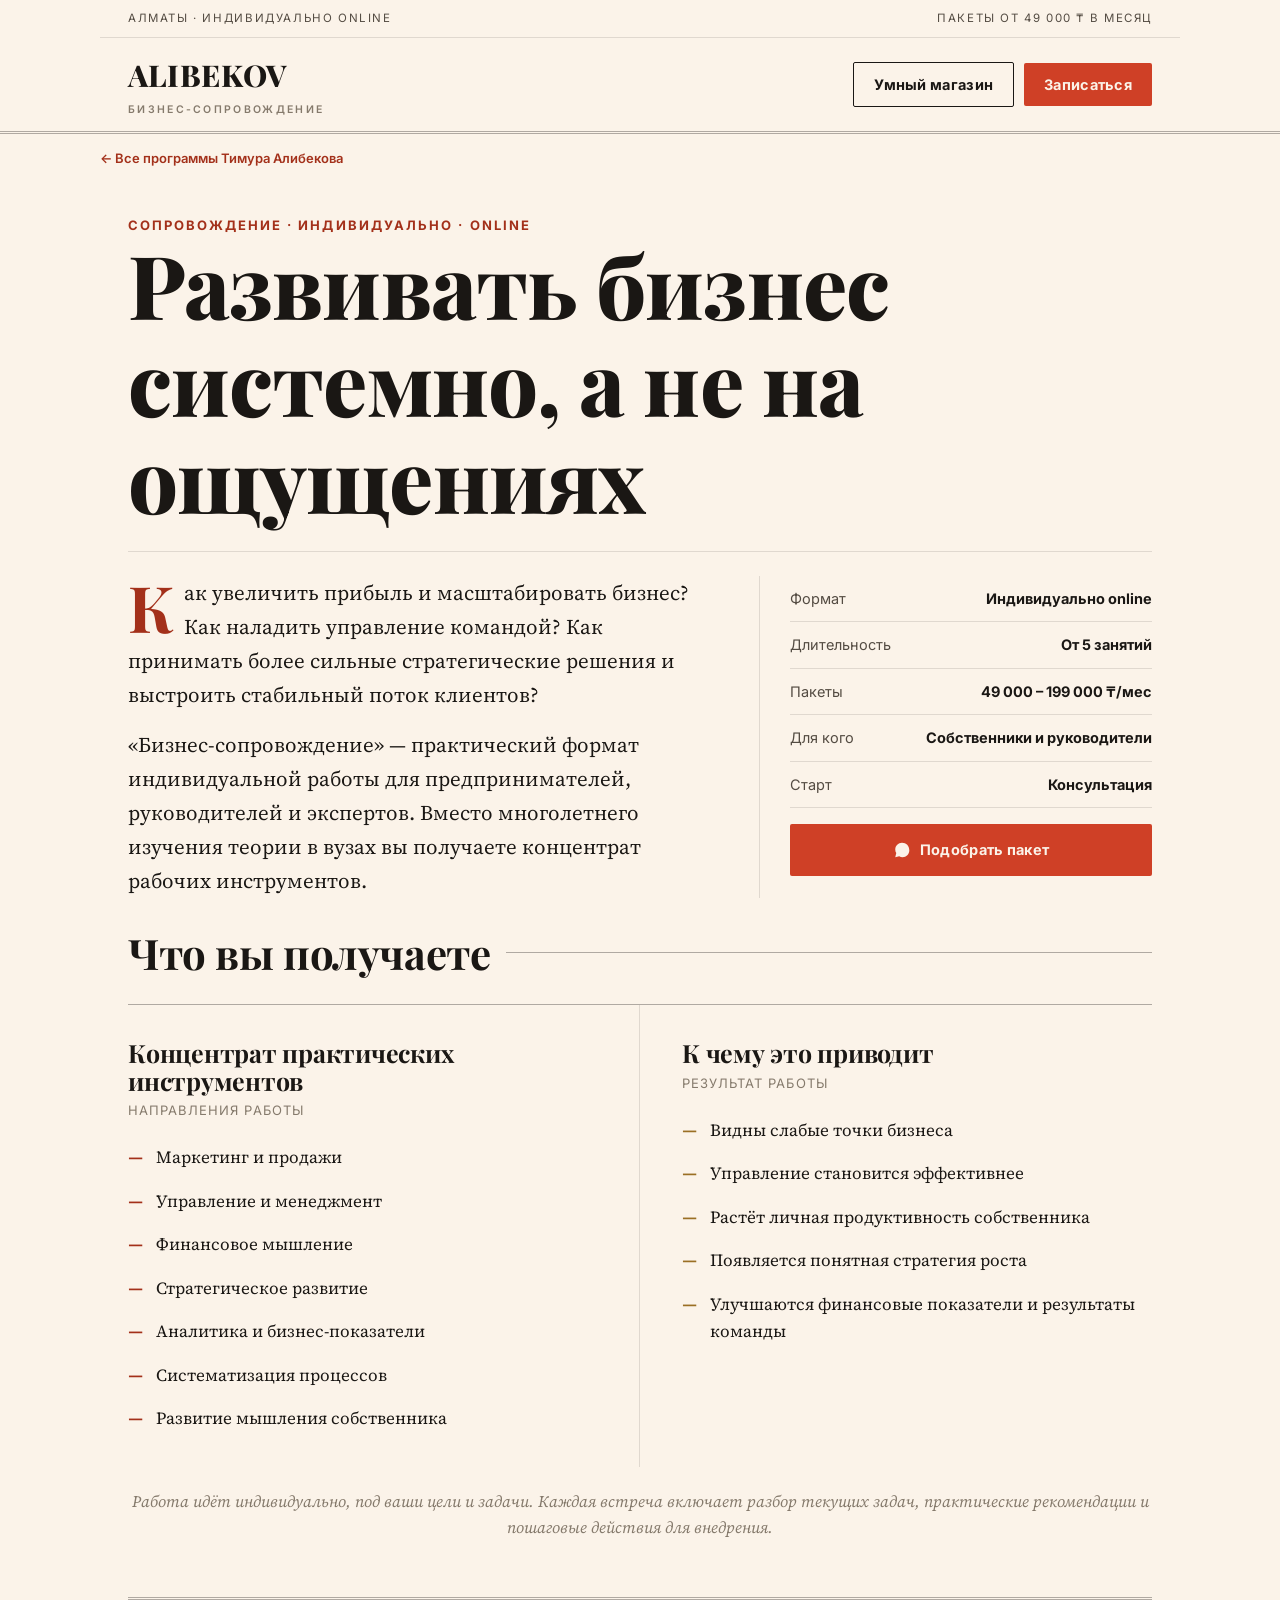
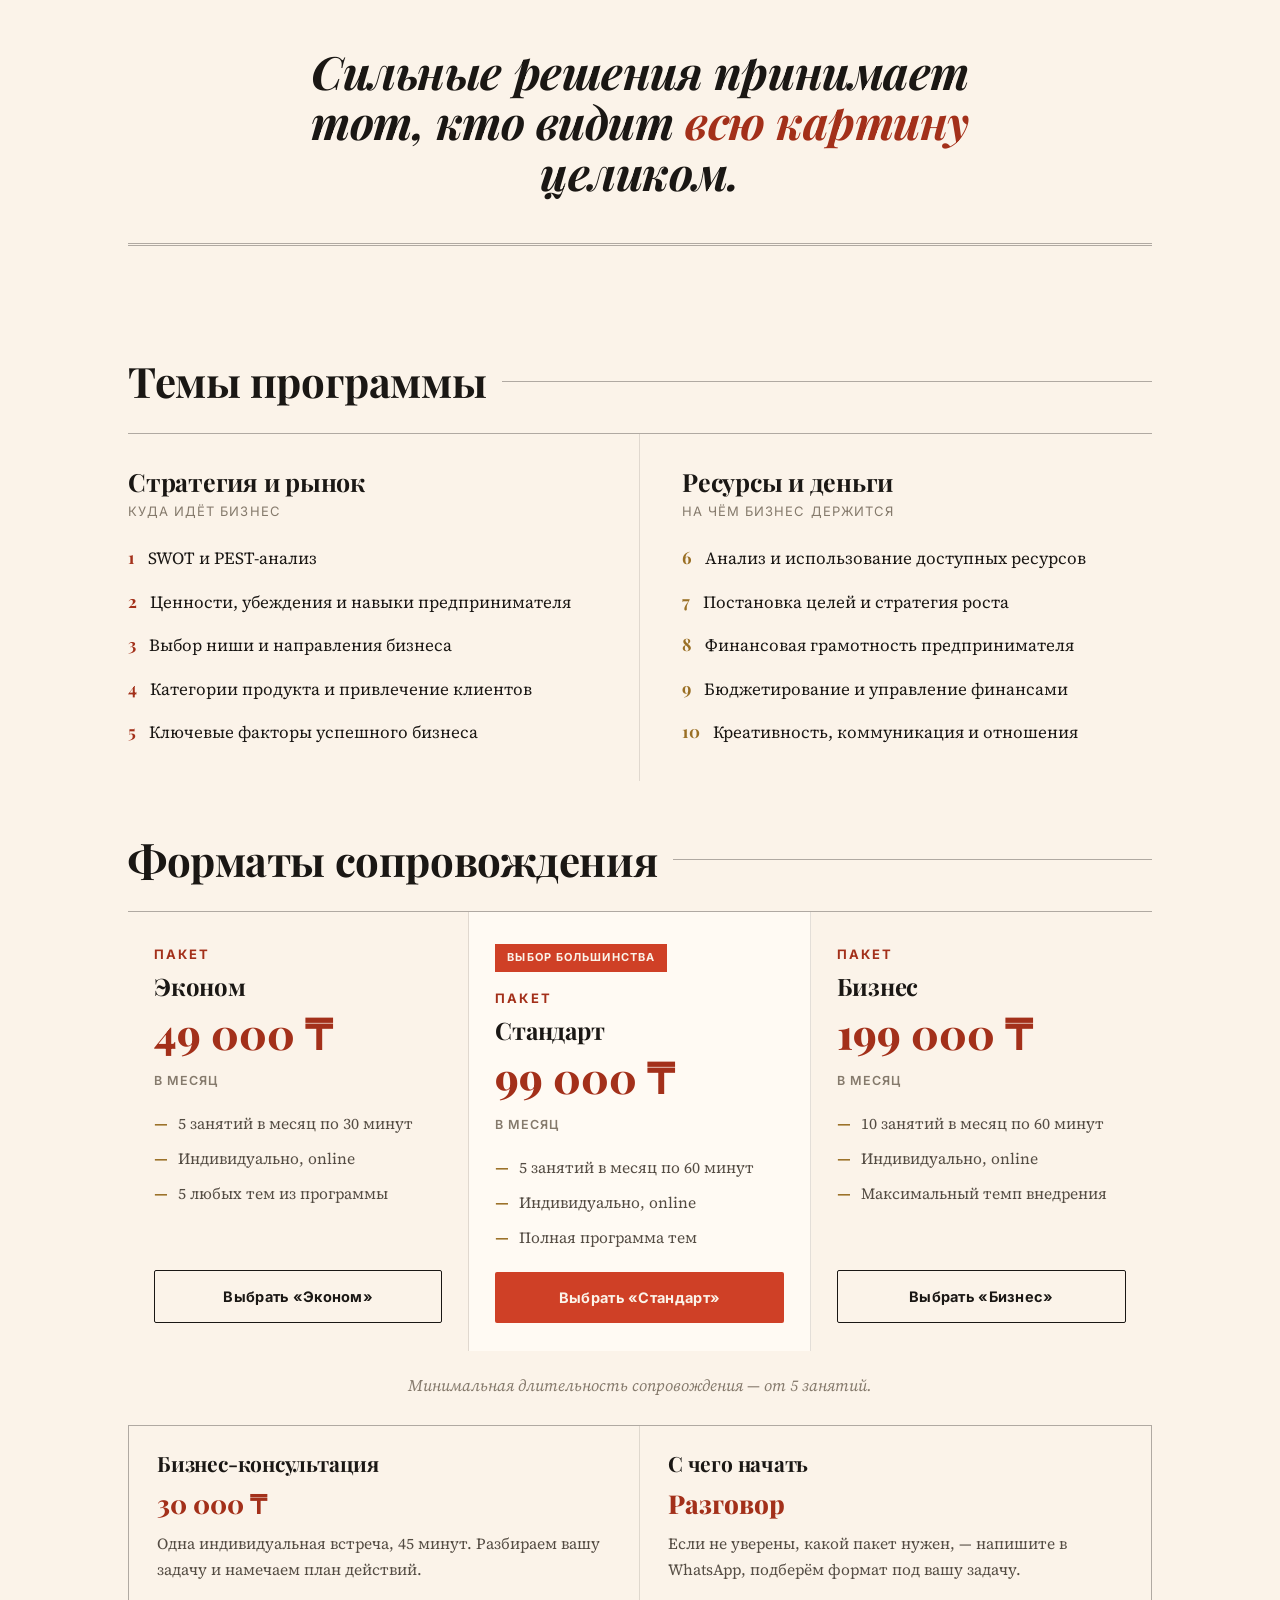
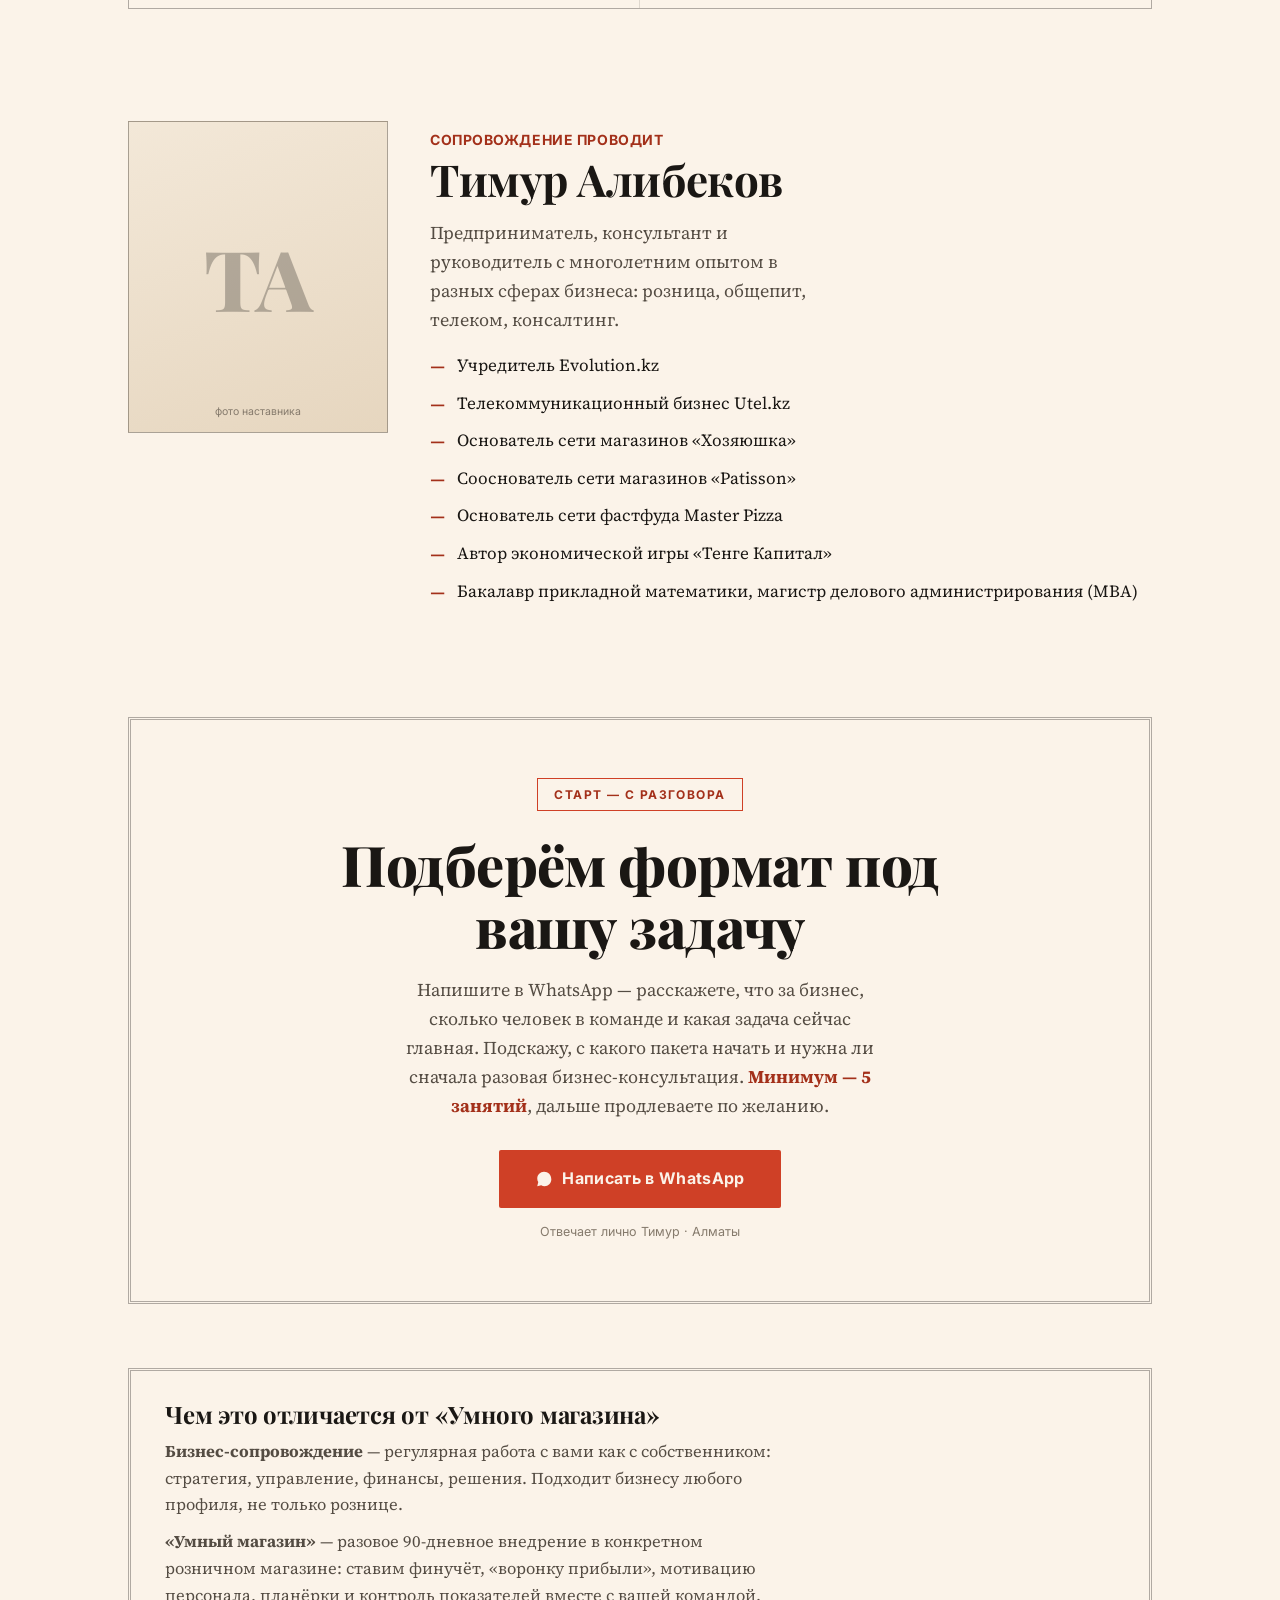
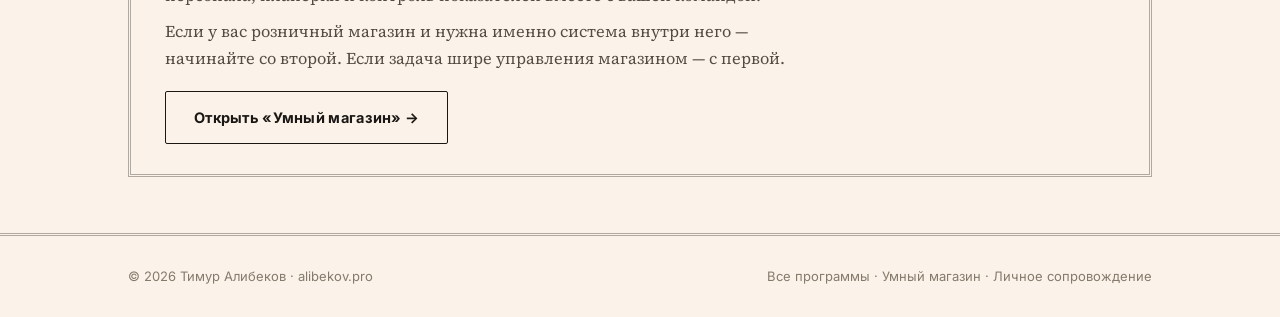
==== commit 9eb9a57e: "fix(content): убран неактуальный адрес со страниц сопровождения Аль-Фараби 21 из docx-исходников бол" ====
--- a/biznes-soprovozhdenie/index.html
+++ b/biznes-soprovozhdenie/index.html
@@ -268,7 +268,7 @@
         <svg class="wa" viewBox="0 0 32 32" fill="currentColor" aria-hidden="true"><path d="M16 3C9.4 3 4 8.3 4 14.9c0 2.3.6 4.5 1.8 6.4L4 29l7-1.8c1.8 1 3.9 1.5 6 1.5 6.6 0 12-5.3 12-11.9C29 8.3 23.6 3 16 3zm5.7 14.1c-.3-.2-1.8-.9-2.1-1-.3-.1-.5-.2-.7.2-.2.3-.8 1-1 1.2-.2.2-.4.2-.7.1-1.8-.9-3-1.6-4.2-3.6-.3-.5.3-.5.9-1.6.1-.2 0-.4 0-.5-.1-.2-.7-1.6-.9-2.2-.2-.6-.5-.5-.7-.5h-.6c-.2 0-.5.1-.8.4-.3.3-1 1-1 2.5s1.1 2.9 1.2 3.1c.2.2 2.1 3.3 5.2 4.6 1.9.8 2.7.9 3.6.8.6-.1 1.8-.7 2-1.4.3-.7.3-1.3.2-1.4z"/></svg>
         Написать в WhatsApp
       </a>
-      <span class="sub">Отвечает лично Тимур · г. Алматы, пр. Аль-Фараби, 21, офис 1</span>
+      <span class="sub">Отвечает лично Тимур · Алматы</span>
     </div>
   </div>
 </section>
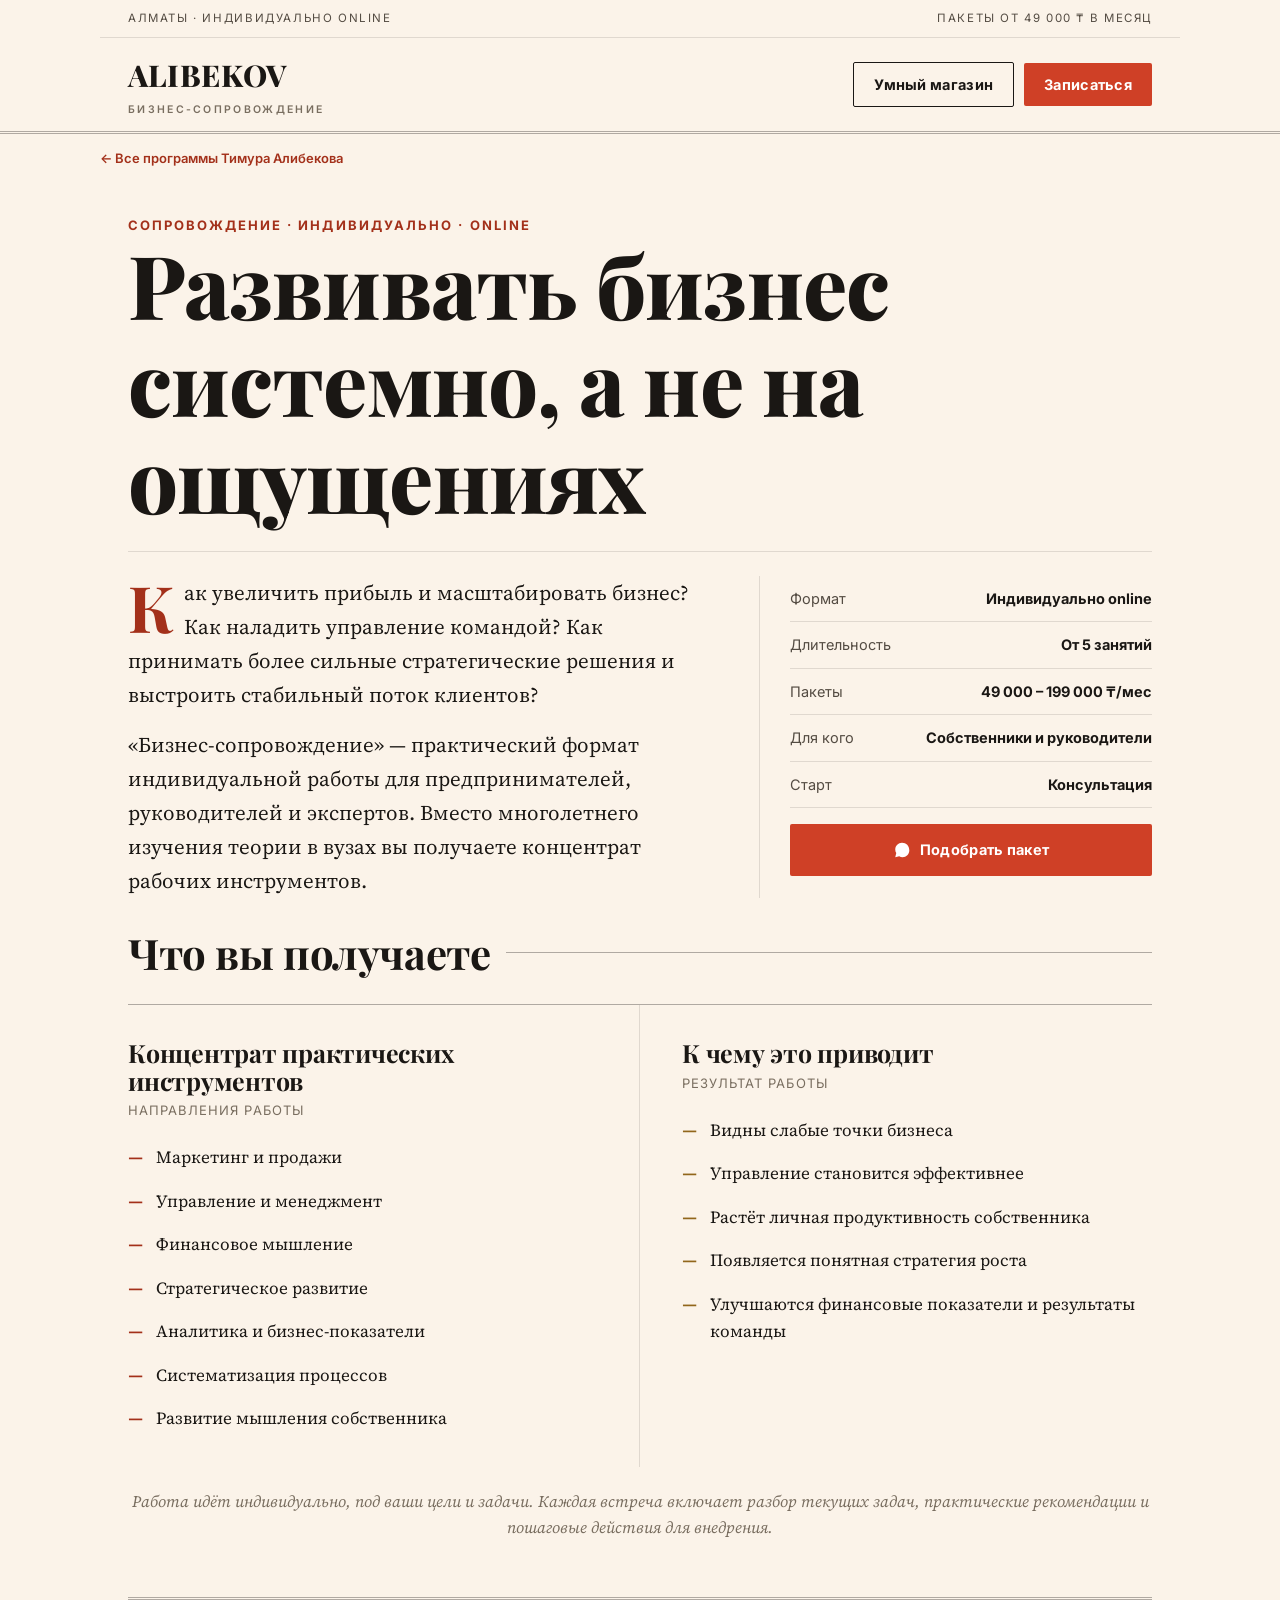
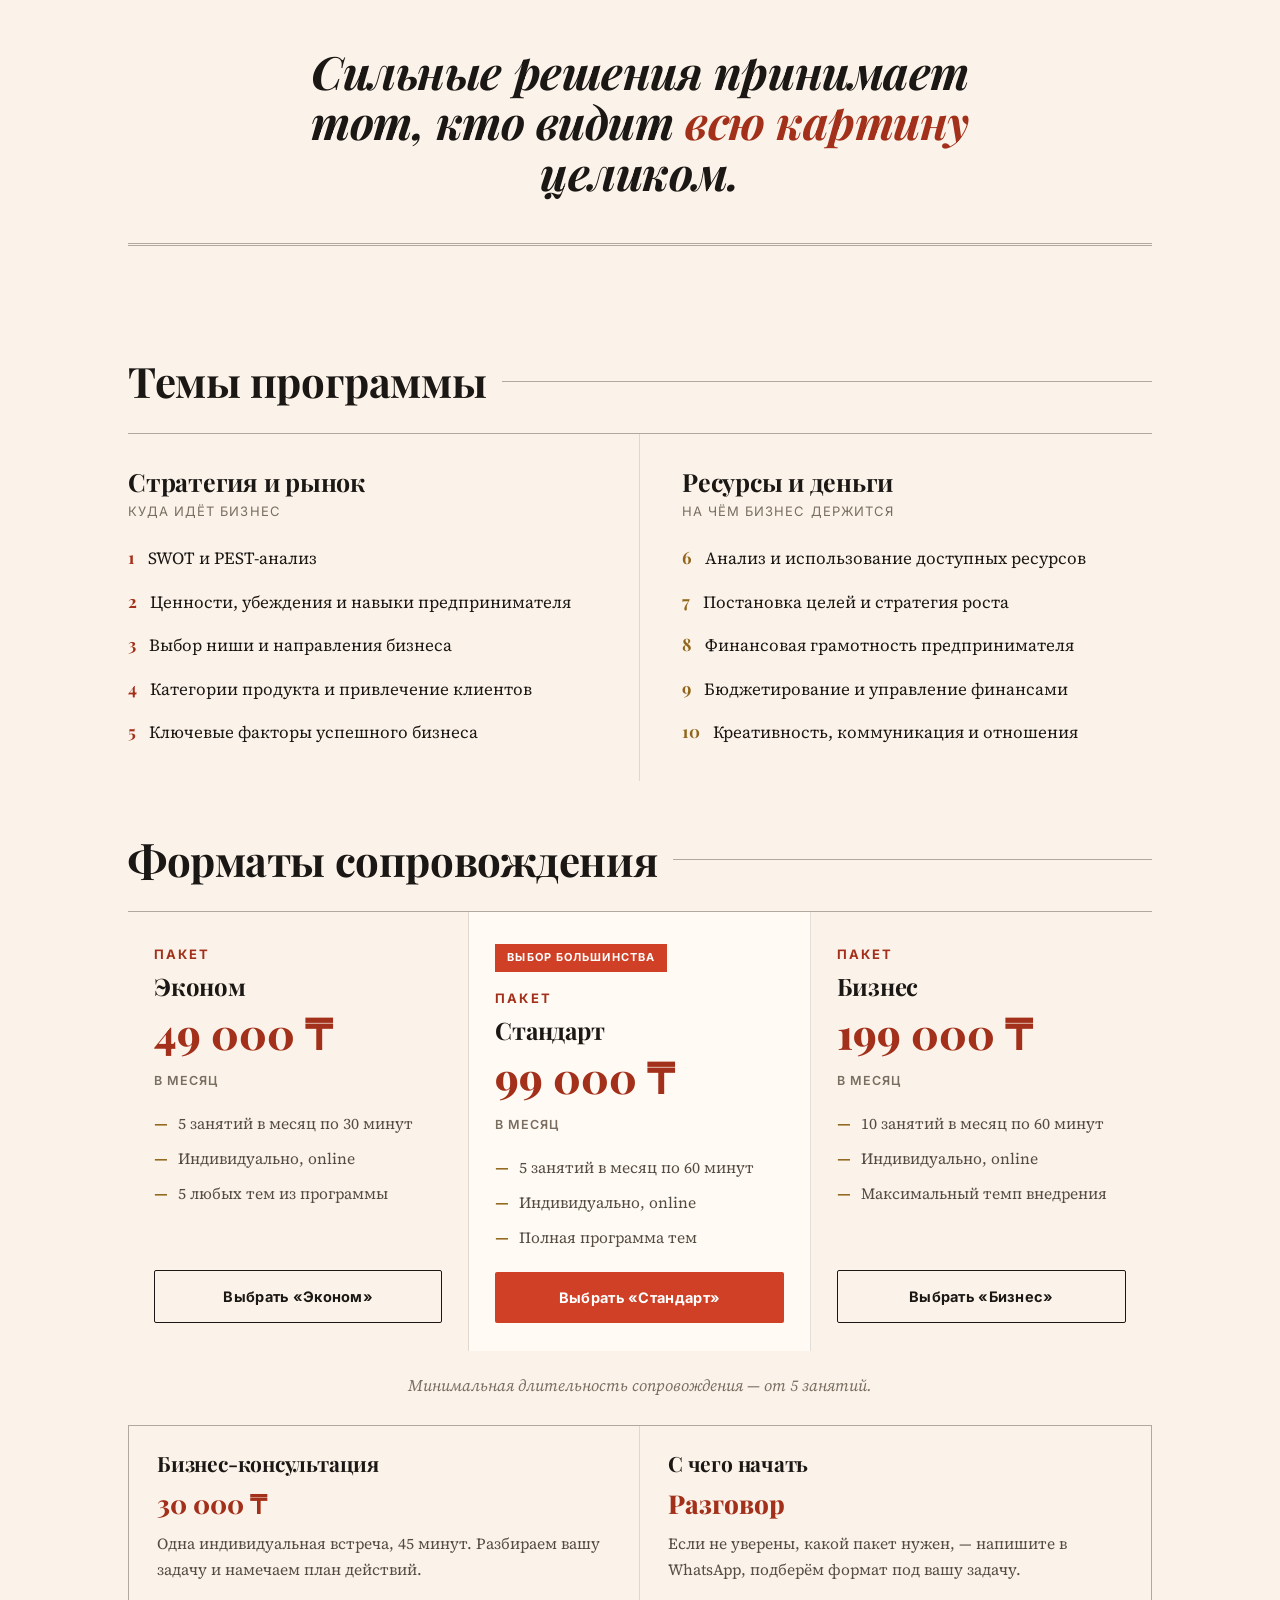
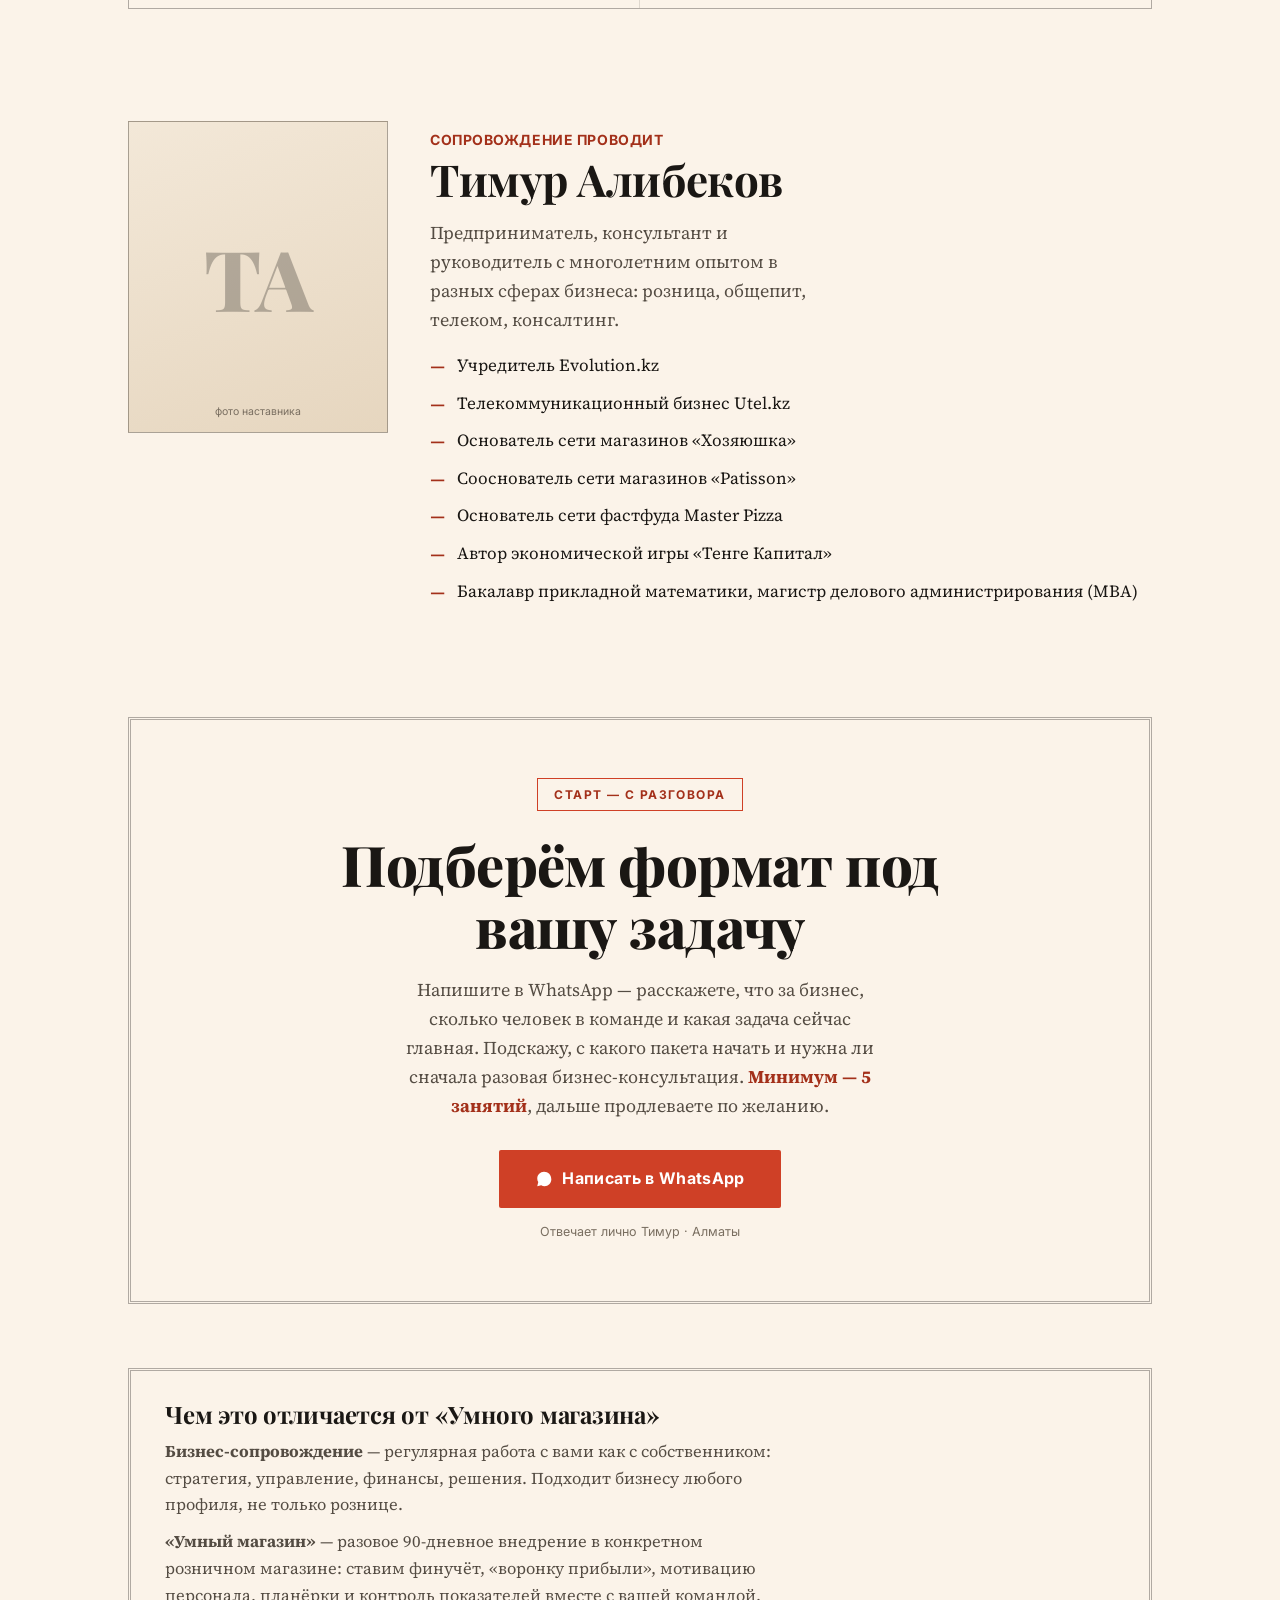
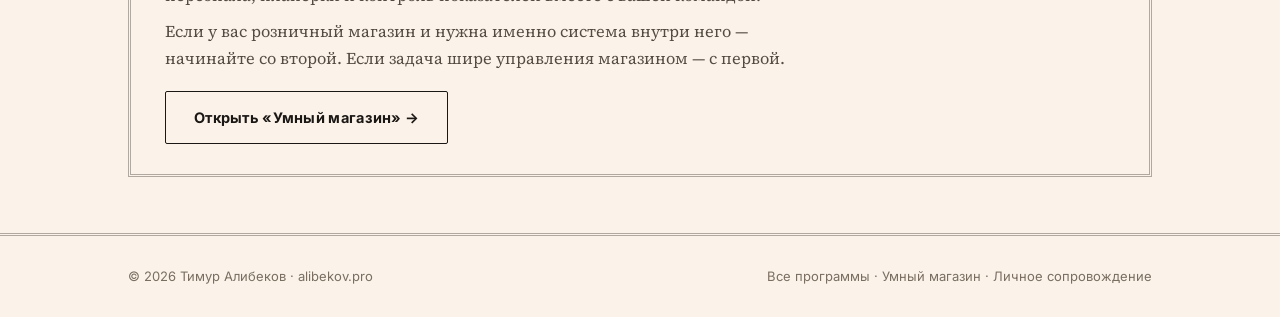
==== commit 3ced8b2e: "fix(a11y,seo): контраст до AA, превью для репостов, sitemap, защита от падения JS По итогам аудита ж" ====
--- a/biznes-soprovozhdenie/index.html
+++ b/biznes-soprovozhdenie/index.html
@@ -3,8 +3,8 @@
 <head>
 <meta charset="UTF-8" />
 <meta name="viewport" content="width=device-width, initial-scale=1.0" />
-<title>Бизнес-сопровождение — индивидуальная работа с собственником | Тимур Алибеков</title>
-<meta name="description" content="Программа «Бизнес-сопровождение» — индивидуальная работа с предпринимателем: маркетинг и продажи, управление командой, финансы, стратегия и систематизация процессов. Пакеты от 49 000 ₸/мес, занятия online." />
+<title>Бизнес-сопровождение — работа с собственником</title>
+<meta name="description" content="Индивидуальная работа с предпринимателем: маркетинг и продажи, управление, финансы, стратегия. Пакеты от 49 000 ₸ в месяц, online." />
 <meta name="theme-color" content="#fbf3e9" />
 
 <!-- Google tag (gtag.js) -->
@@ -51,6 +51,7 @@
 }
 </script>
 
+<script>document.documentElement.className += " js";</script>
 <link rel="stylesheet" href="/assets/site.css" />
 </head>
 <body>
@@ -61,10 +62,10 @@
   <div class="wrap mast-top"><span>Алматы · Индивидуально online</span><span>Пакеты от 49 000 ₸ в месяц</span></div>
   <div class="wrap mast-main">
     <a class="name" href="/" aria-label="Тимур Алибеков — на главную">ALIBEKOV<small>бизнес-сопровождение</small></a>
-    <div class="mast-actions">
+    <nav class="mast-actions" aria-label="Основные разделы">
       <a class="btn line app-enter" href="/umny-magazin/">Умный магазин</a>
       <a class="btn sal cta-wa" data-wa-text="biznes" href="#zayavka">Записаться</a>
-    </div>
+    </nav>
   </div>
 </header>
 
--- a/assets/site.css
+++ b/assets/site.css
@@ -5,8 +5,8 @@
 
 :root{
   --paper:#fbf3e9; --paper-2:#f3e8d8; --card:#fffaf3;
-  --ink:#1a1714; --muted:#544c43; --muted-2:#857a6c;
-  --salmon:#cf4026; --salmon-d:#a3301a; --ochre:#9a6f24;
+  --ink:#1a1714; --muted:#544c43; --muted-2:#796e60;
+  --salmon:#cf4026; --salmon-d:#a3301a; --ochre:#91661b;
   --line:#1a17141f; --line-strong:#1a171455; --maxw:1080px;
 }
 *{box-sizing:border-box;margin:0;padding:0}
@@ -35,7 +35,7 @@
 
 .btn{display:inline-flex;align-items:center;justify-content:center;gap:9px;font-family:'Inter',sans-serif;font-weight:700;font-size:14.5px;border-radius:2px;border:0;cursor:pointer;padding:14px 28px;background:var(--ink);color:var(--paper);transition:background .2s,transform .15s;letter-spacing:.02em}
 .btn:hover{background:var(--salmon-d);transform:translateY(-1px)}
-.btn.sal{background:var(--salmon)}
+.btn.sal{background:var(--salmon);color:#fff}
 .btn.sal:hover{background:var(--salmon-d)}
 .btn.line{background:transparent;color:var(--ink);border:1.5px solid var(--ink)}
 .btn.line:hover{background:var(--ink);color:var(--paper)}
@@ -135,7 +135,7 @@
 .tariff:first-child{border-right:1px solid var(--line)}
 @media(max-width:760px){.tariff:first-child{border-right:0;border-bottom:1px solid var(--line)}}
 .tariff.reco{background:var(--card)}
-.tariff .badge{display:inline-block;background:var(--salmon);color:var(--paper);font-family:'Inter';font-size:11px;font-weight:700;letter-spacing:.1em;text-transform:uppercase;padding:5px 12px;margin-bottom:16px}
+.tariff .badge{display:inline-block;background:var(--salmon);color:#fff;font-family:'Inter';font-size:11px;font-weight:700;letter-spacing:.1em;text-transform:uppercase;padding:5px 12px;margin-bottom:16px}
 .tariff .kick{margin-bottom:8px}
 .tariff h3{font-size:24px;max-width:20ch}
 .tariff .desc{color:var(--muted);margin:12px 0 22px;font-size:16px;max-width:38ch}
@@ -165,9 +165,11 @@
 .sticky .btn{width:100%}
 @media(max-width:560px){.sticky{display:block}body{padding-bottom:80px}}
 
-.reveal{opacity:0;transform:translateY(20px);transition:opacity .7s,transform .7s}
-.reveal.in{opacity:1;transform:none}
-@media(prefers-reduced-motion:reduce){.reveal{opacity:1;transform:none;transition:none}html{scroll-behavior:auto}}
+/* прячем блоки до появления ТОЛЬКО когда скрипт жив (класс js ставится инлайном в <head>):
+   без этого при любой ошибке загрузки site.js страница оставалась почти пустой */
+.js .reveal{opacity:0;transform:translateY(20px);transition:opacity .7s,transform .7s}
+.js .reveal.in{opacity:1;transform:none}
+@media(prefers-reduced-motion:reduce){.js .reveal{opacity:1;transform:none;transition:none}html{scroll-behavior:auto}}
 /* GROUP OF COMPANIES */
 .group-lead{text-align:center;color:var(--muted);font-size:17px;max-width:56ch;margin:0 auto 26px}
 .group{display:grid;grid-template-columns:repeat(4,1fr);border-top:1px solid var(--line);border-bottom:1px solid var(--line)}
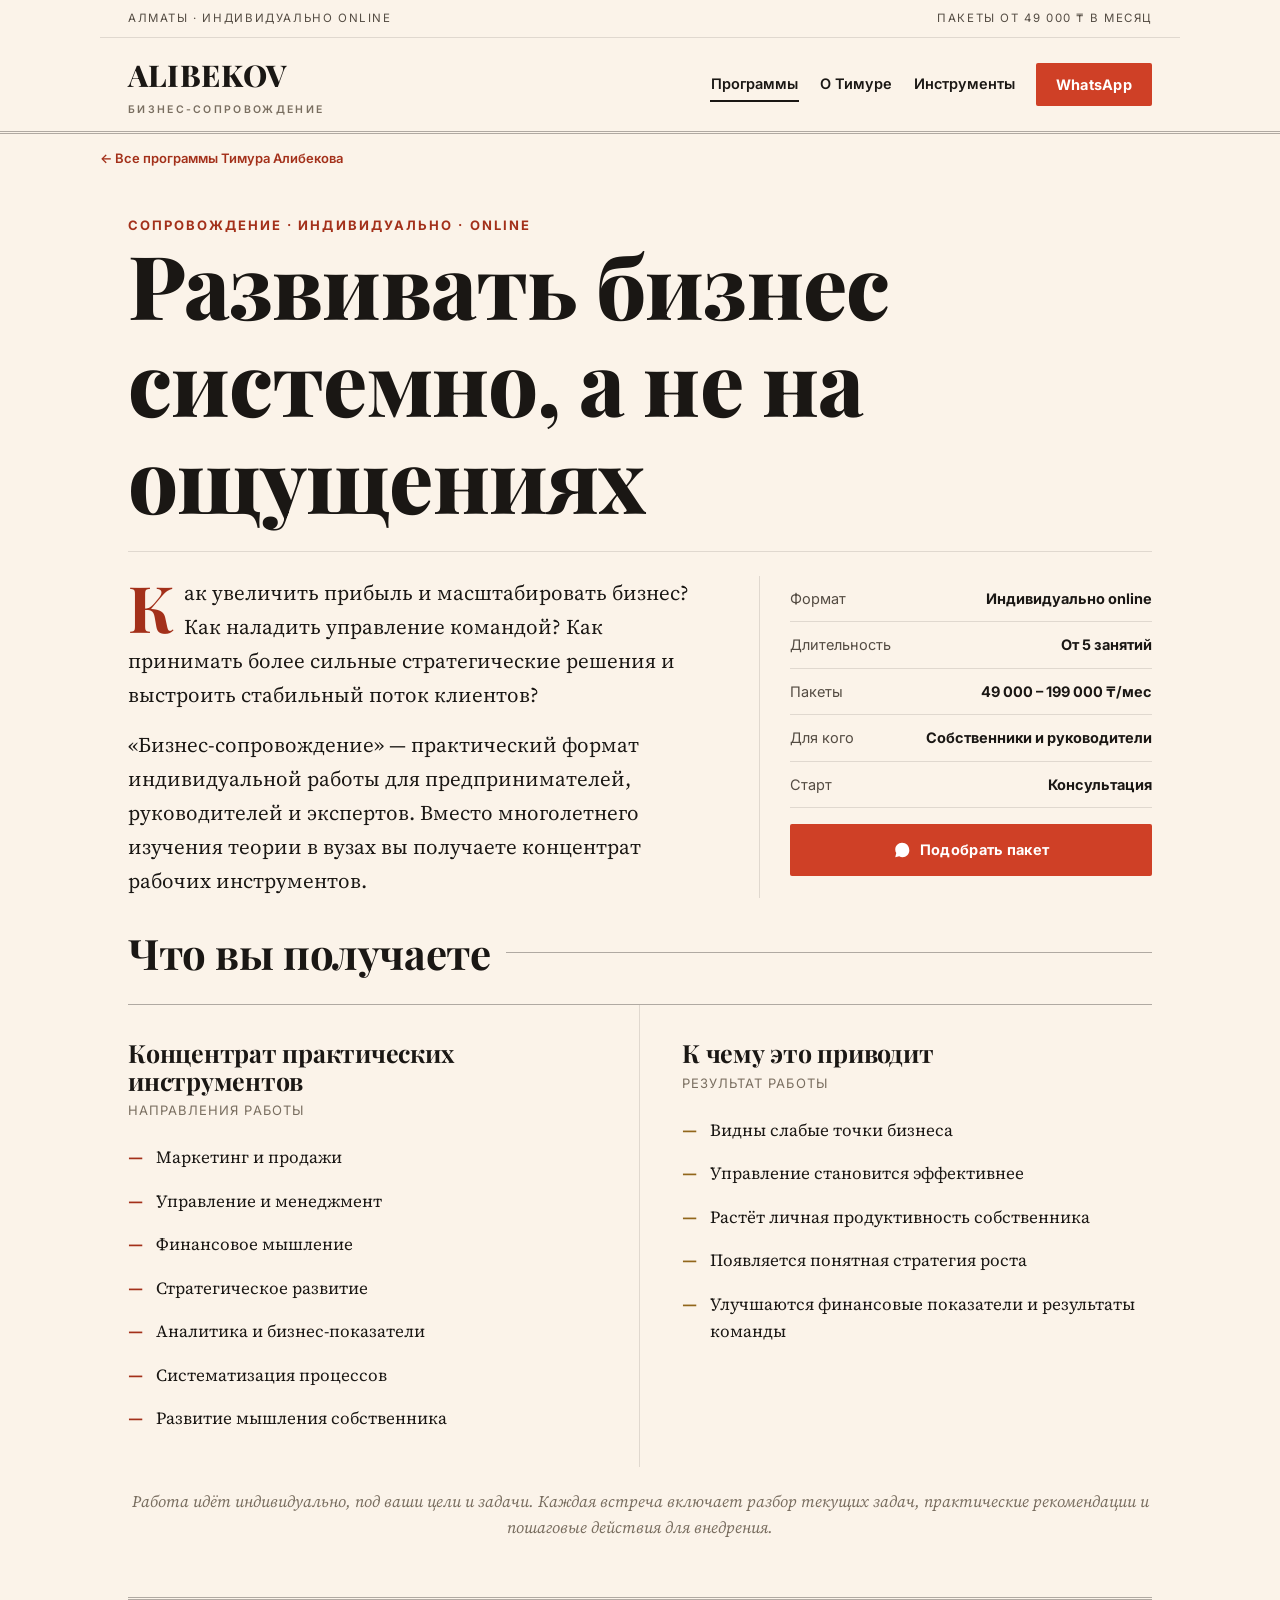
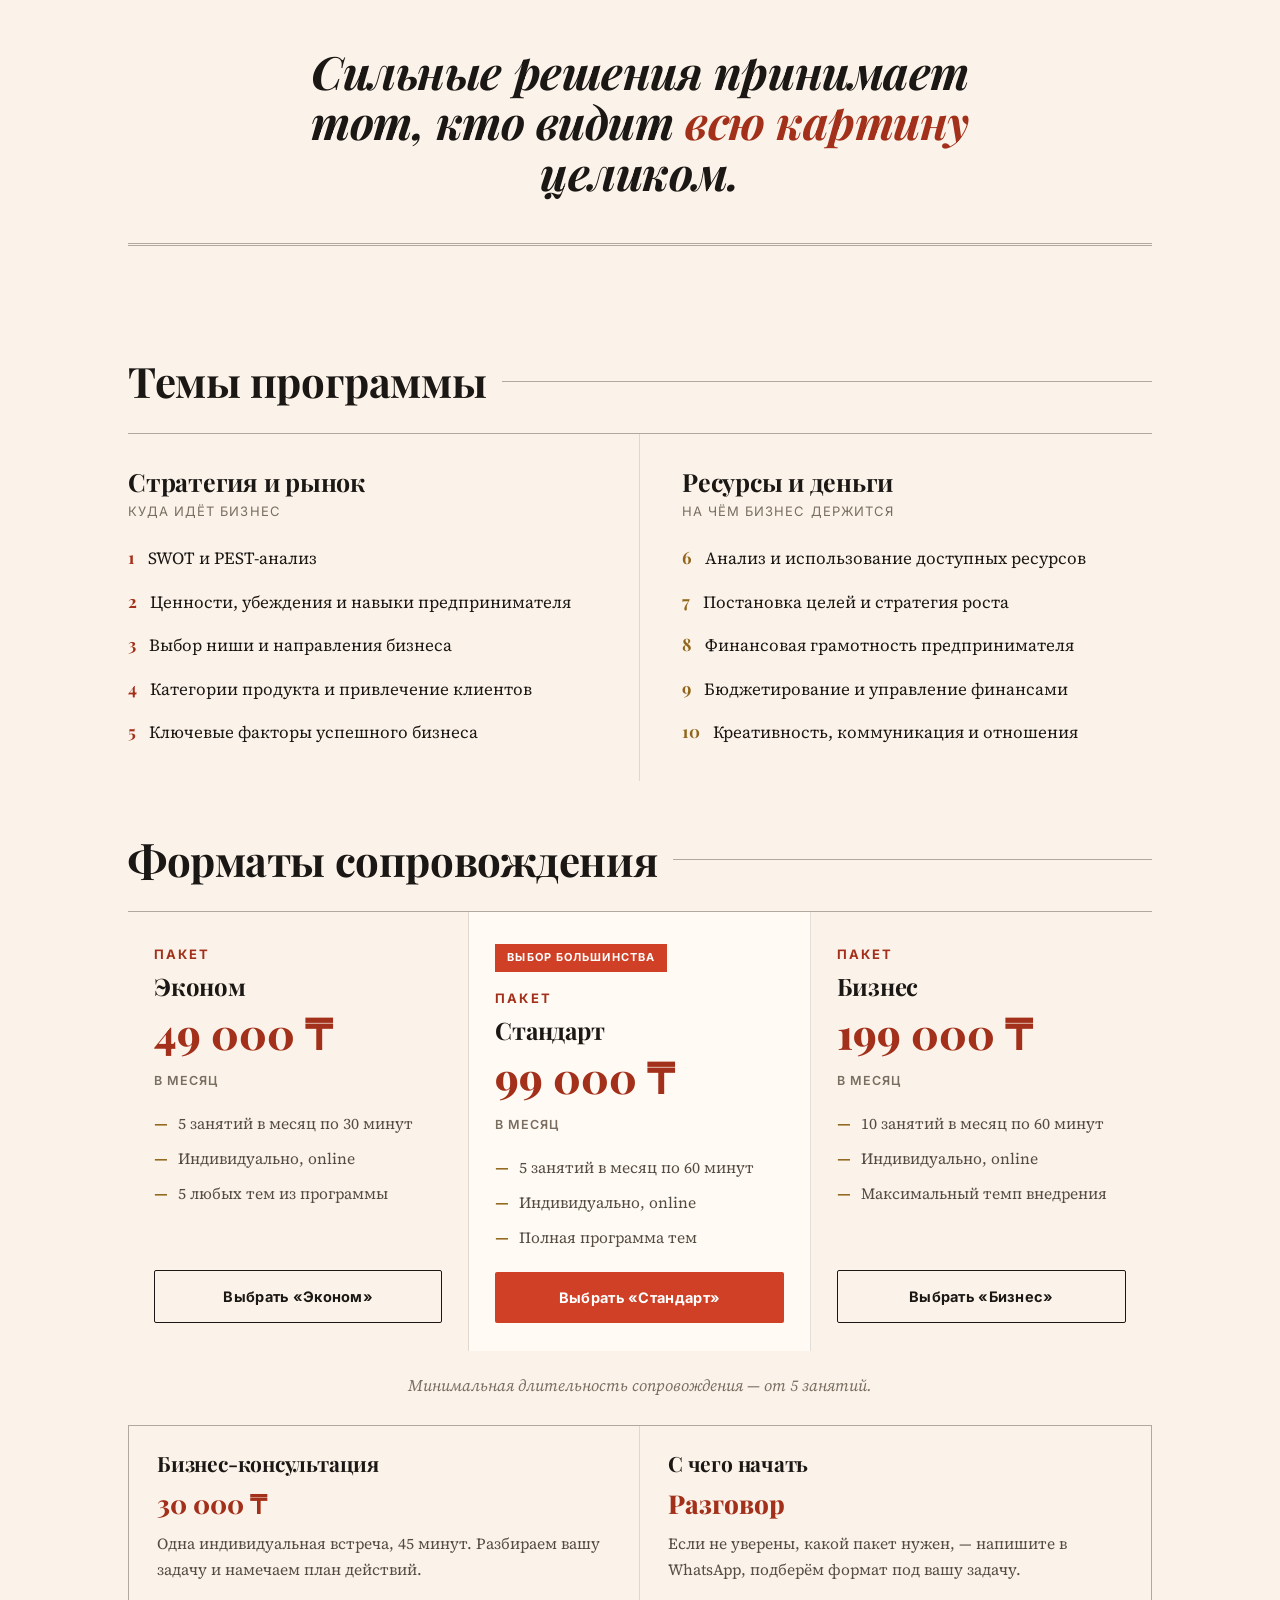
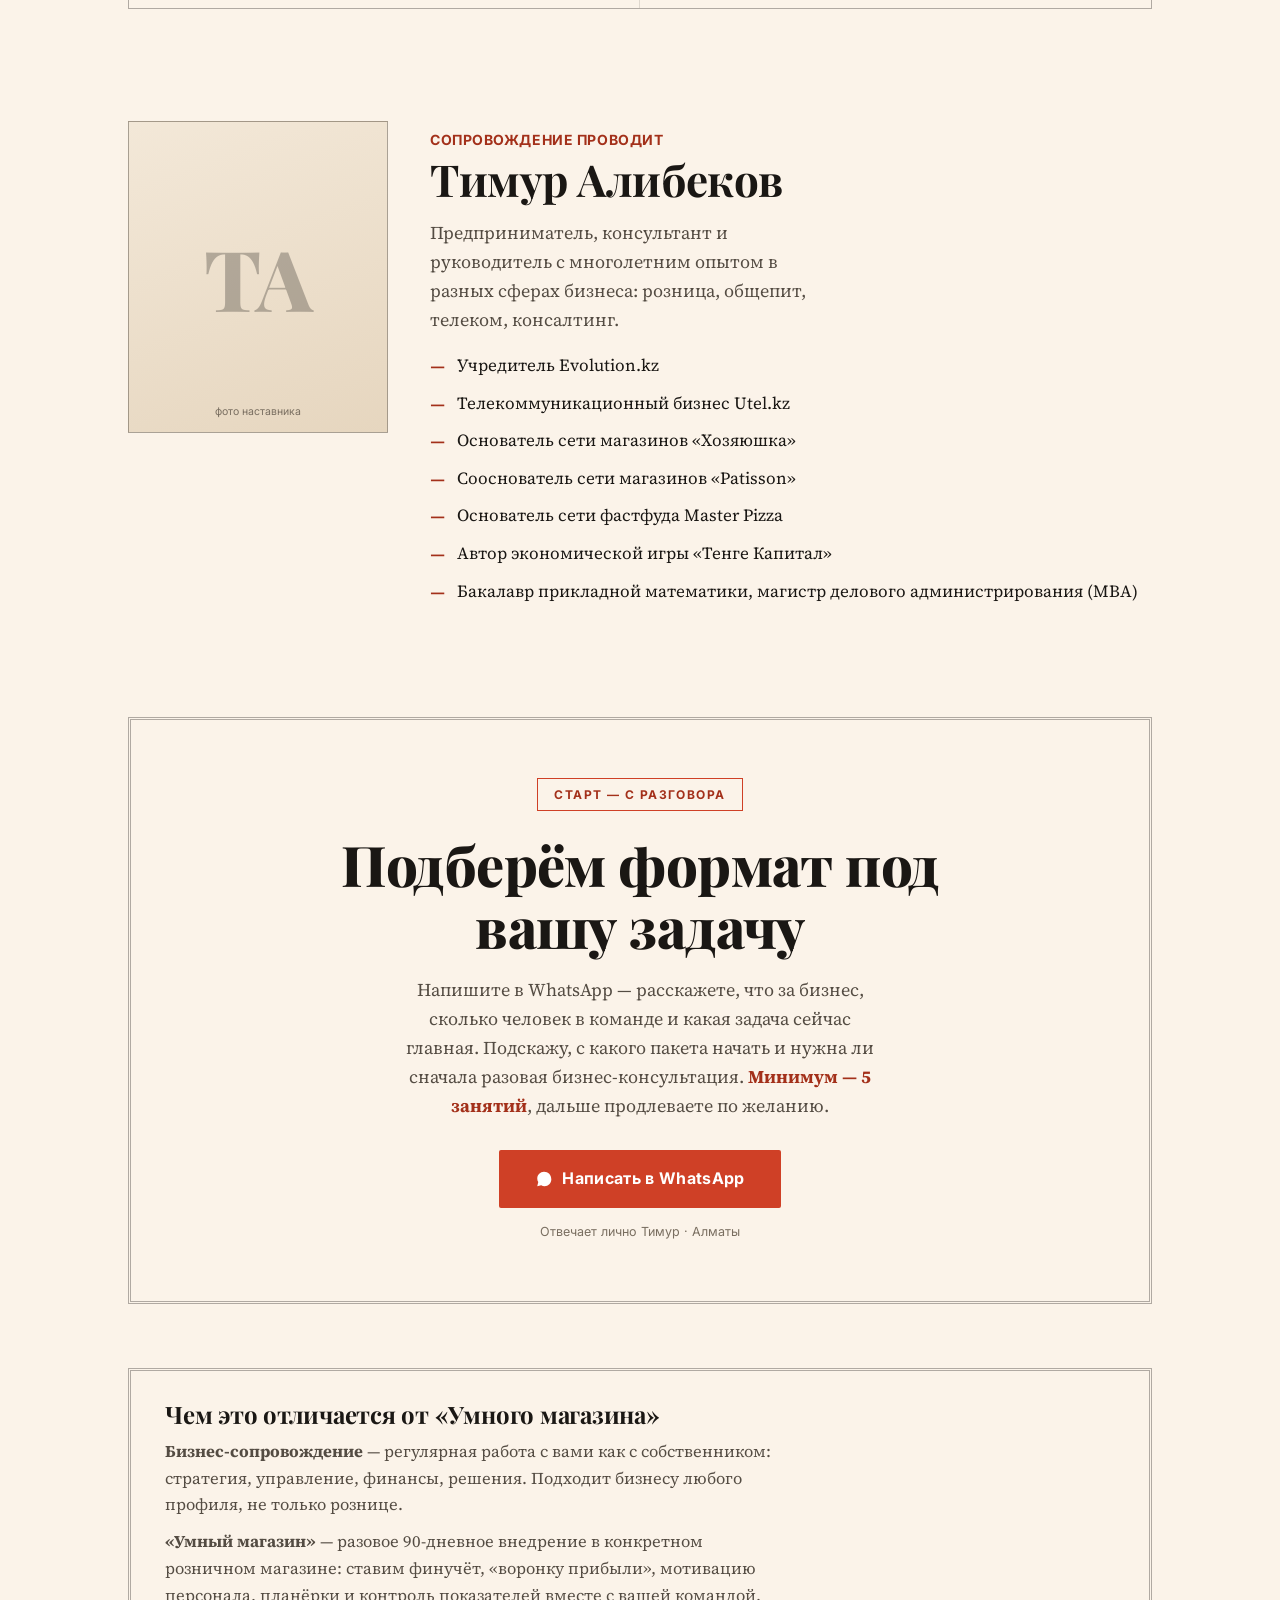
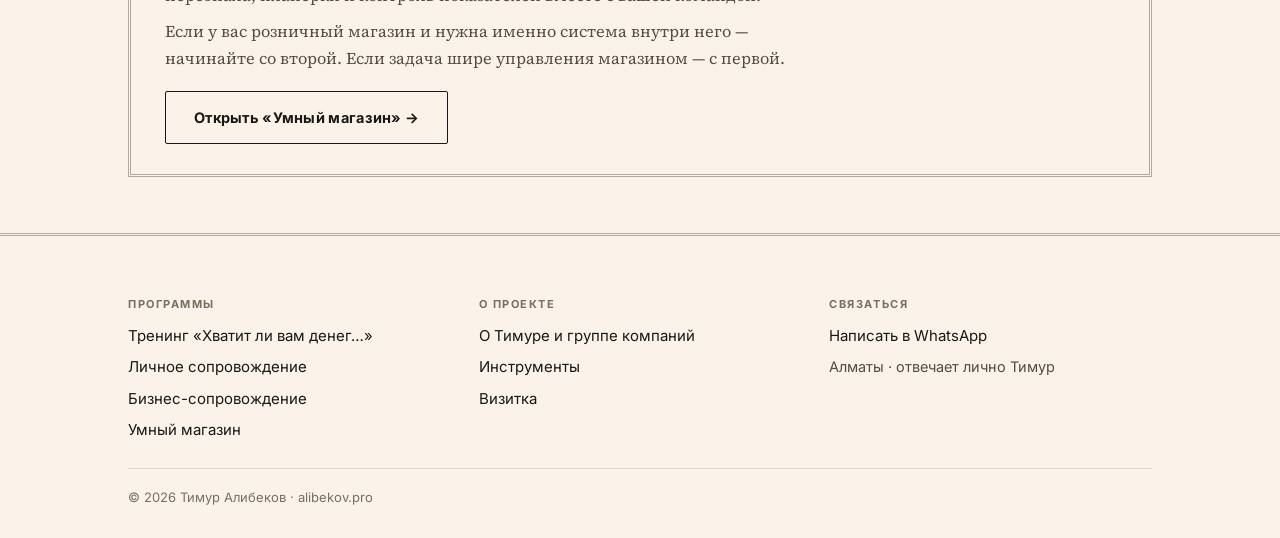
==== commit 0e74c894: "feat(nav): сайт вместо лендинга — меню, подвал-карта, страницы «О Тимуре» и «Инструменты» Главная пр" ====
--- a/biznes-soprovozhdenie/index.html
+++ b/biznes-soprovozhdenie/index.html
@@ -63,8 +63,10 @@
   <div class="wrap mast-main">
     <a class="name" href="/" aria-label="Тимур Алибеков — на главную">ALIBEKOV<small>бизнес-сопровождение</small></a>
     <nav class="mast-actions" aria-label="Основные разделы">
-      <a class="btn line app-enter" href="/umny-magazin/">Умный магазин</a>
-      <a class="btn sal cta-wa" data-wa-text="biznes" href="#zayavka">Записаться</a>
+      <a class="mnav" href="/#programmy" aria-current="page">Программы</a>
+      <a class="mnav" href="/o-timure/">О Тимуре</a>
+      <a class="mnav" href="/instrumenty/">Инструменты</a>
+      <a class="btn sal cta-wa" data-wa-text="biznes" href="#zayavka" aria-label="Написать Тимуру в WhatsApp">WhatsApp</a>
     </nav>
   </div>
 </header>
@@ -289,9 +291,34 @@
 
 </main>
 
-<footer role="contentinfo"><div class="wrap foot">
-  <span>© 2026 Тимур Алибеков · <a href="/">alibekov.pro</a></span>
-  <span><a href="/">Все программы</a> · <a href="/umny-magazin/">Умный магазин</a> · <a href="/lichnoe-soprovozhdenie/">Личное сопровождение</a></span>
+<footer role="contentinfo"><div class="wrap">
+  <nav class="foot-map" aria-label="Карта сайта">
+    <div>
+      <p class="fm-t">Программы</p>
+      <ul>
+        <li><a href="/seminar/">Тренинг «Хватит ли вам денег…»</a></li>
+        <li><a href="/lichnoe-soprovozhdenie/">Личное сопровождение</a></li>
+        <li><a href="/biznes-soprovozhdenie/">Бизнес-сопровождение</a></li>
+        <li><a href="/umny-magazin/">Умный магазин</a></li>
+      </ul>
+    </div>
+    <div>
+      <p class="fm-t">О проекте</p>
+      <ul>
+        <li><a href="/o-timure/">О Тимуре и группе компаний</a></li>
+        <li><a href="/instrumenty/">Инструменты</a></li>
+        <li><a href="/card.html">Визитка</a></li>
+      </ul>
+    </div>
+    <div>
+      <p class="fm-t">Связаться</p>
+      <ul>
+        <li><a class="cta-wa" href="#">Написать в WhatsApp</a></li>
+        <li><span class="note">Алматы · отвечает лично Тимур</span></li>
+      </ul>
+    </div>
+  </nav>
+  <div class="foot"><span>© 2026 Тимур Алибеков · <a href="/">alibekov.pro</a></span></div>
 </div></footer>
 
 <!-- STICKY MOBILE CTA -->
--- a/assets/site.css
+++ b/assets/site.css
@@ -159,11 +159,12 @@
 
 footer{border-top:3px double var(--line-strong);padding:30px 0;font-family:'Inter';color:var(--muted-2);font-size:13px}
 .foot{display:flex;flex-wrap:wrap;justify-content:space-between;gap:12px}
+.foot-map + .foot{padding-top:18px}
 .foot a:hover{color:var(--salmon-d)}
 
 .sticky{position:fixed;left:0;right:0;bottom:0;z-index:60;padding:11px 16px calc(11px + env(safe-area-inset-bottom));background:rgba(251,243,233,.95);backdrop-filter:blur(8px);border-top:1px solid var(--line-strong);display:none}
 .sticky .btn{width:100%}
-@media(max-width:560px){.sticky{display:block}body{padding-bottom:80px}}
+@media(max-width:620px){.sticky{display:block}body{padding-bottom:80px}}
 
 /* прячем блоки до появления ТОЛЬКО когда скрипт жив (класс js ставится инлайном в <head>):
    без этого при любой ошибке загрузки site.js страница оставалась почти пустой */
@@ -270,3 +271,26 @@
 .tariffs.three .tariff .btn{margin-top:auto}
 /* бейдж — компактный чип, а не полоса во всю ширину флекс-колонки */
 .tariffs.three .tariff .badge{align-self:flex-start}
+
+/* ───────── Меню сайта ───────── */
+.mnav{font-family:'Inter',sans-serif;font-size:14.5px;font-weight:600;color:var(--ink);padding:5px 1px;border-bottom:2px solid transparent;white-space:nowrap}
+.mnav:hover{color:var(--salmon-d);border-bottom-color:var(--salmon)}
+.mnav[aria-current="page"]{border-bottom-color:var(--ink);color:var(--ink)}
+.mast-actions{display:flex;align-items:center;gap:20px}
+@media(max-width:620px){
+  /* на узком экране меню уезжает во вторую строку, а кнопка из шапки прячется —
+     внизу уже висит липкая кнопка, две одинаковые ни к чему */
+  .mast-main{flex-wrap:wrap;gap:6px}
+  .mast-actions{width:100%;justify-content:space-between;gap:12px;padding-bottom:4px}
+  .mast-actions .btn{display:none}
+  .mnav{font-size:13px}
+}
+
+/* ───────── Подвал-карта сайта ───────── */
+.foot-map{display:grid;grid-template-columns:repeat(3,1fr);gap:28px;padding:30px 0 26px;border-bottom:1px solid var(--line)}
+@media(max-width:680px){.foot-map{grid-template-columns:1fr;gap:22px}}
+.foot-map .fm-t{font-family:'Inter',sans-serif;font-size:11px;font-weight:700;letter-spacing:.14em;text-transform:uppercase;color:var(--muted-2);margin-bottom:10px}
+.foot-map ul{list-style:none;display:flex;flex-direction:column;gap:7px}
+.foot-map a{font-size:15px;color:var(--ink)}
+.foot-map a:hover{color:var(--salmon-d);text-decoration:underline}
+.foot-map .note{font-size:14.5px;color:var(--muted)}
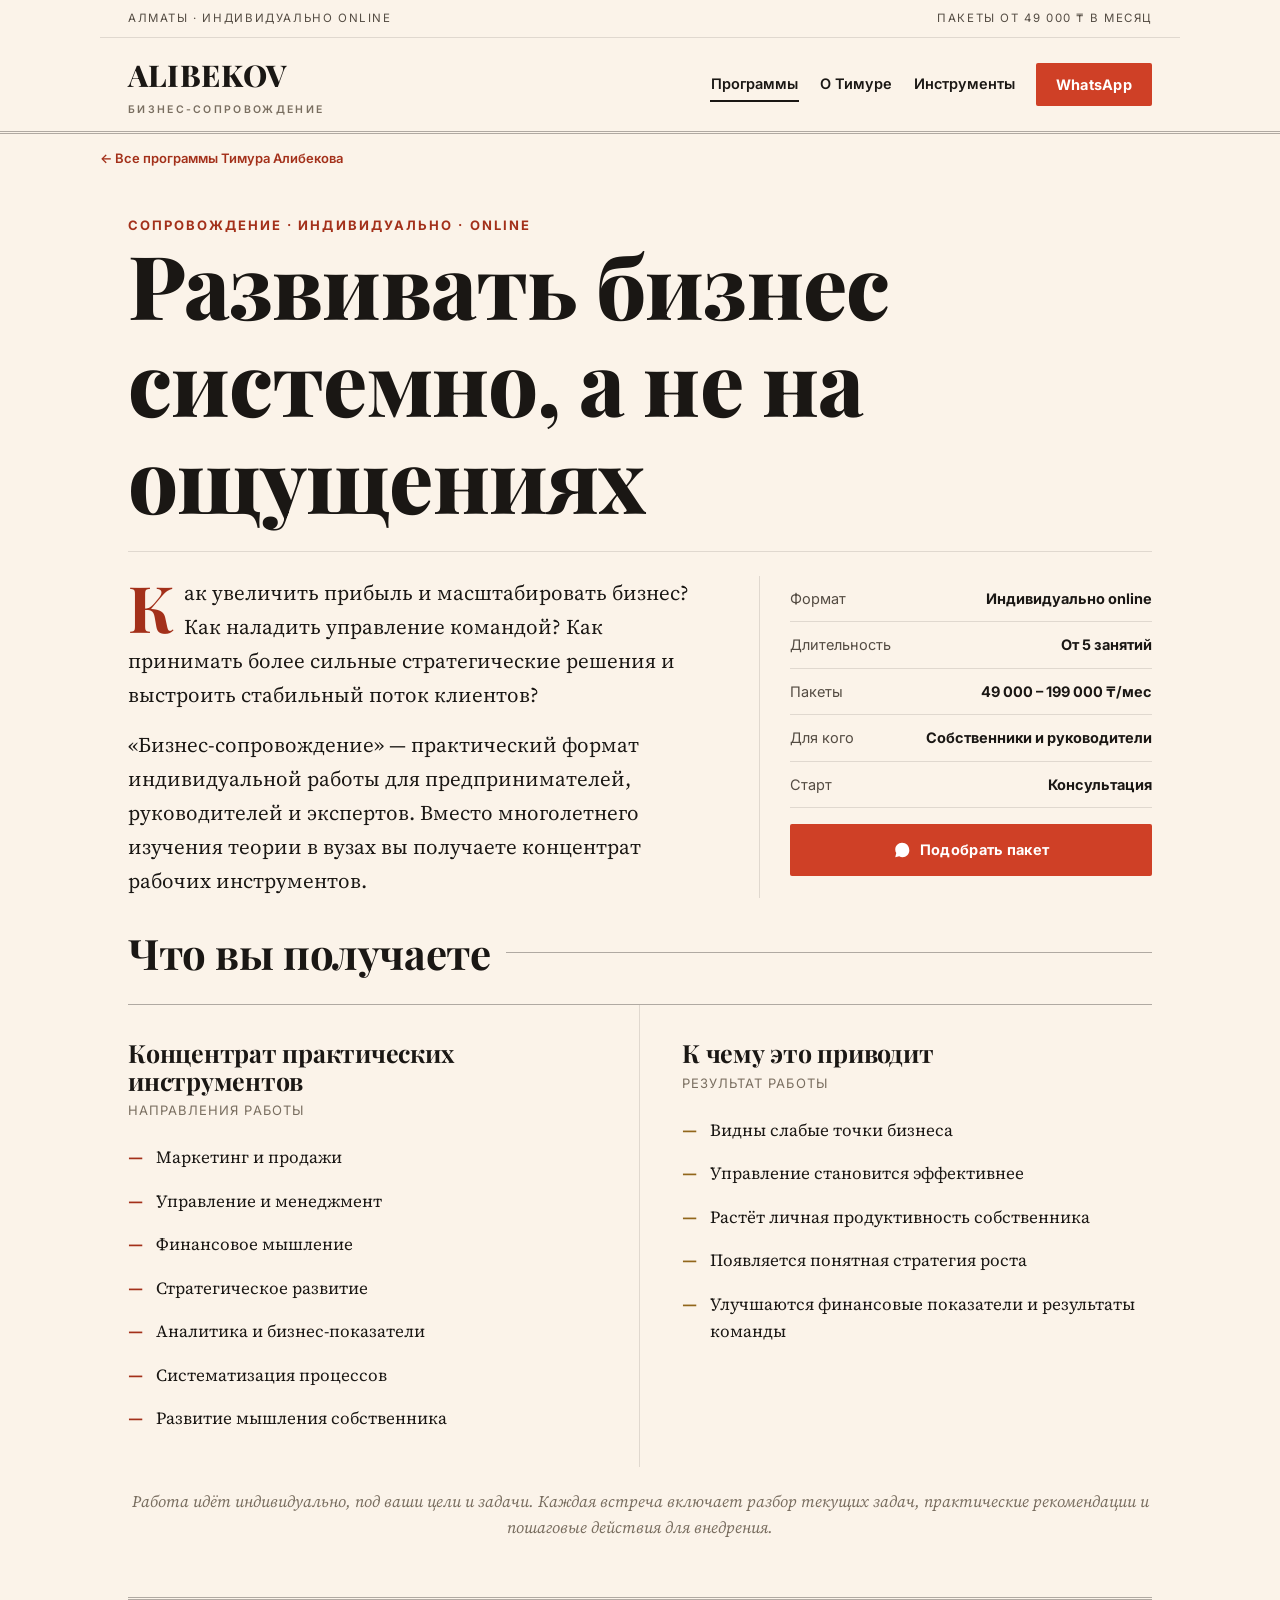
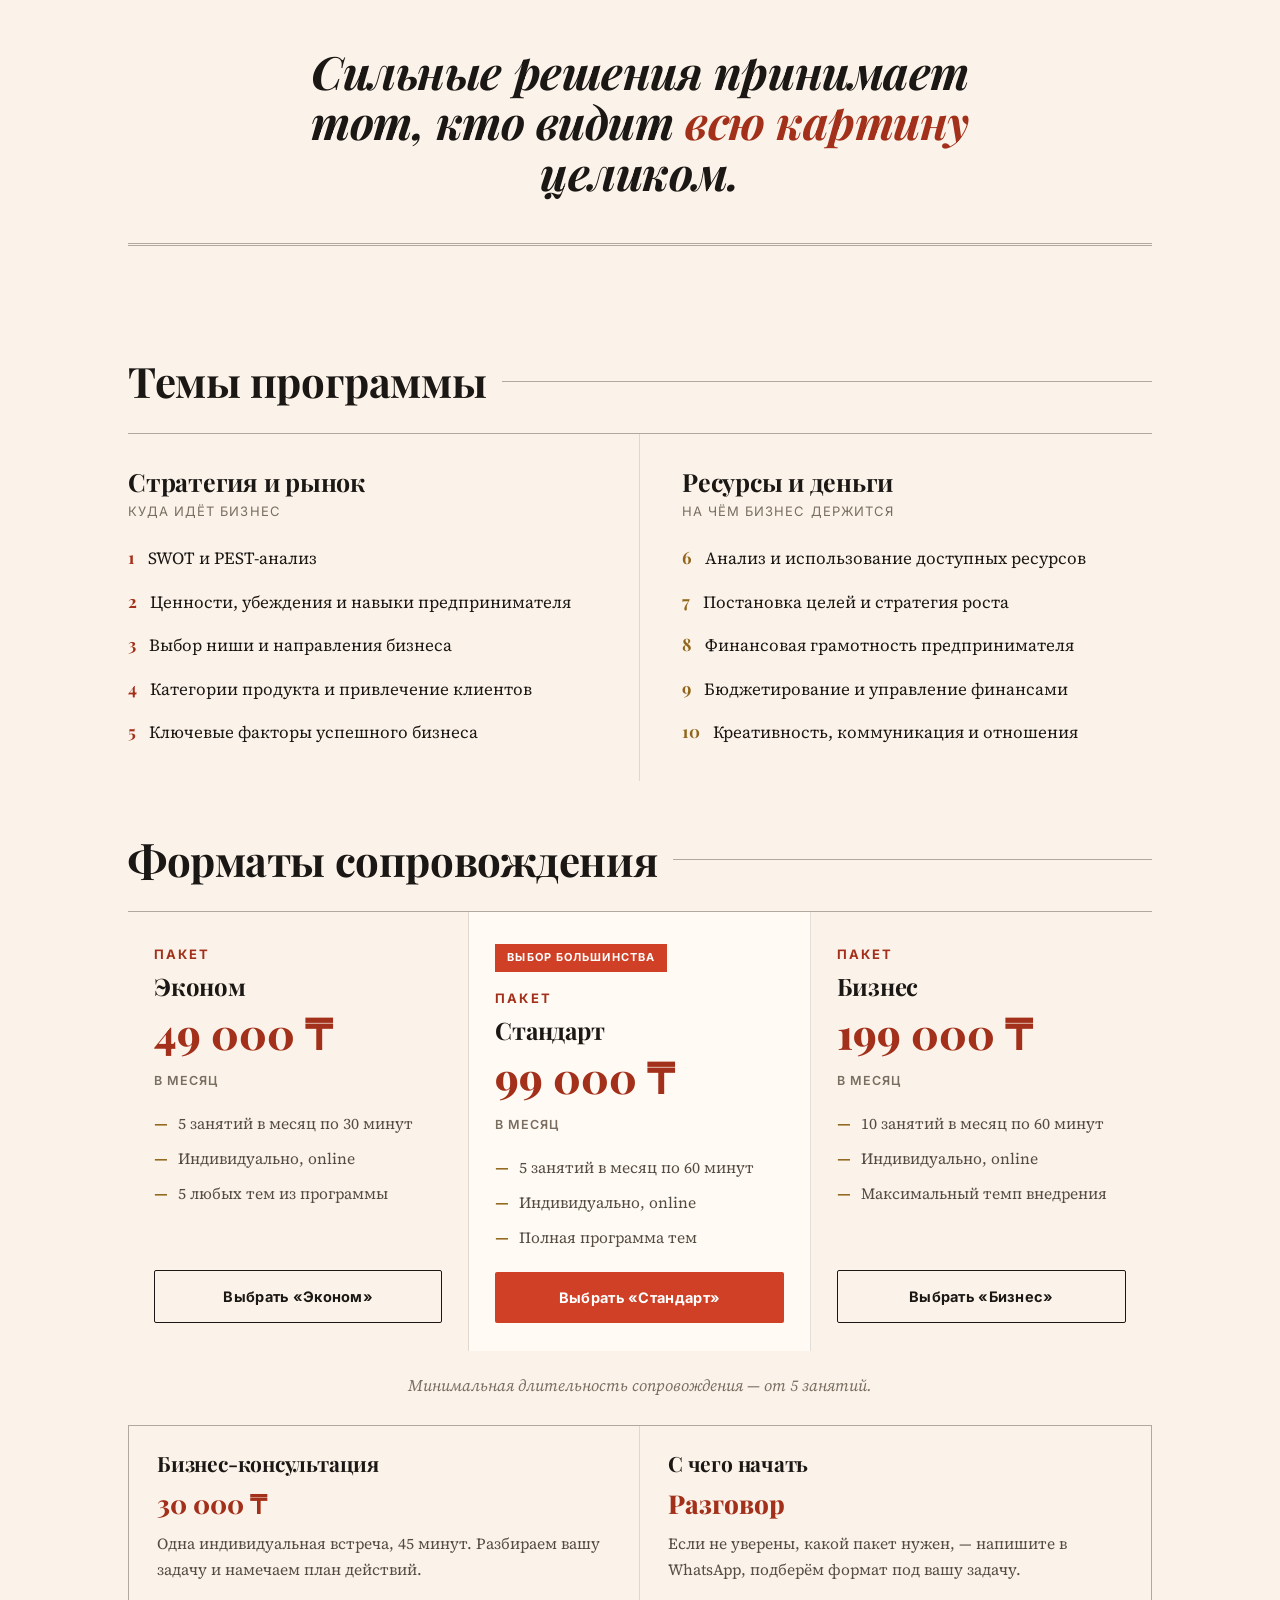
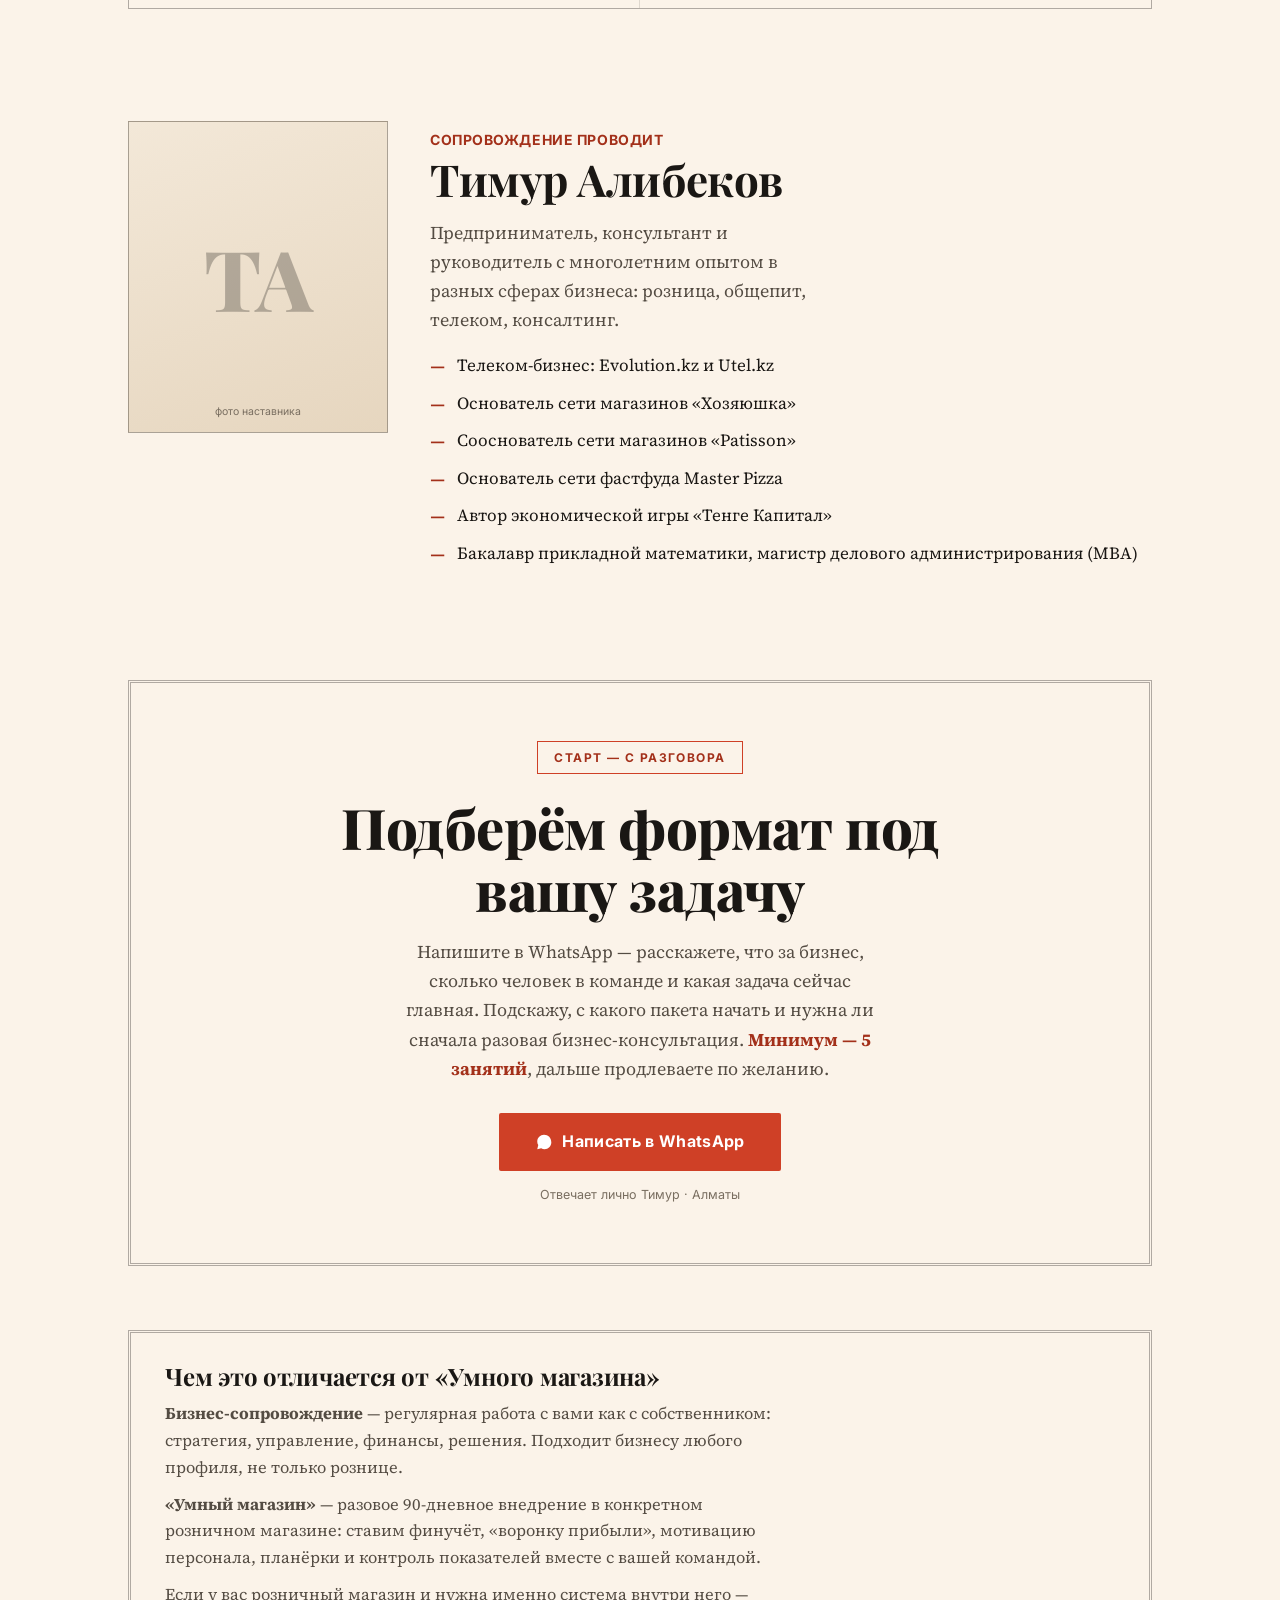
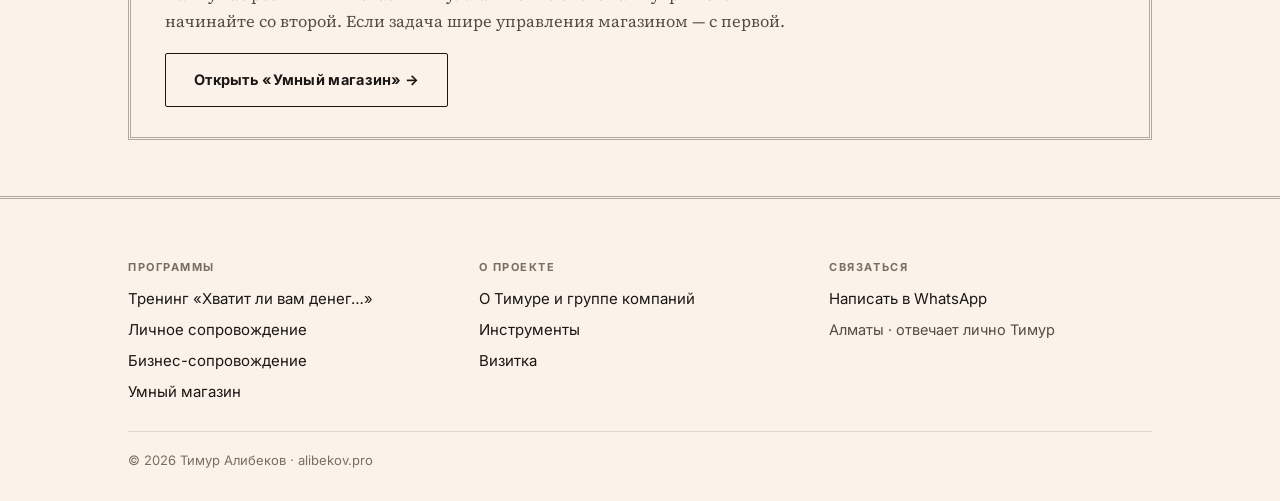
==== commit aa83056e: "content(lichnoe): синхронизация с документом «от дохода к капиталу» Страница приведена в соответстви" ====
--- a/biznes-soprovozhdenie/index.html
+++ b/biznes-soprovozhdenie/index.html
@@ -248,8 +248,7 @@
       <h2 id="host-title">Тимур Алибеков</h2>
       <p class="bio-lead">Предприниматель, консультант и руководитель с многолетним опытом в разных сферах бизнеса: розница, общепит, телеком, консалтинг.</p>
       <ul class="bio">
-        <li><b aria-hidden="true">—</b>Учредитель Evolution.kz</li>
-        <li><b aria-hidden="true">—</b>Телекоммуникационный бизнес Utel.kz</li>
+        <li><b aria-hidden="true">—</b>Телеком-бизнес: Evolution.kz и Utel.kz</li>
         <li><b aria-hidden="true">—</b>Основатель сети магазинов «Хозяюшка»</li>
         <li><b aria-hidden="true">—</b>Сооснователь сети магазинов «Patisson»</li>
         <li><b aria-hidden="true">—</b>Основатель сети фастфуда Master Pizza</li>
